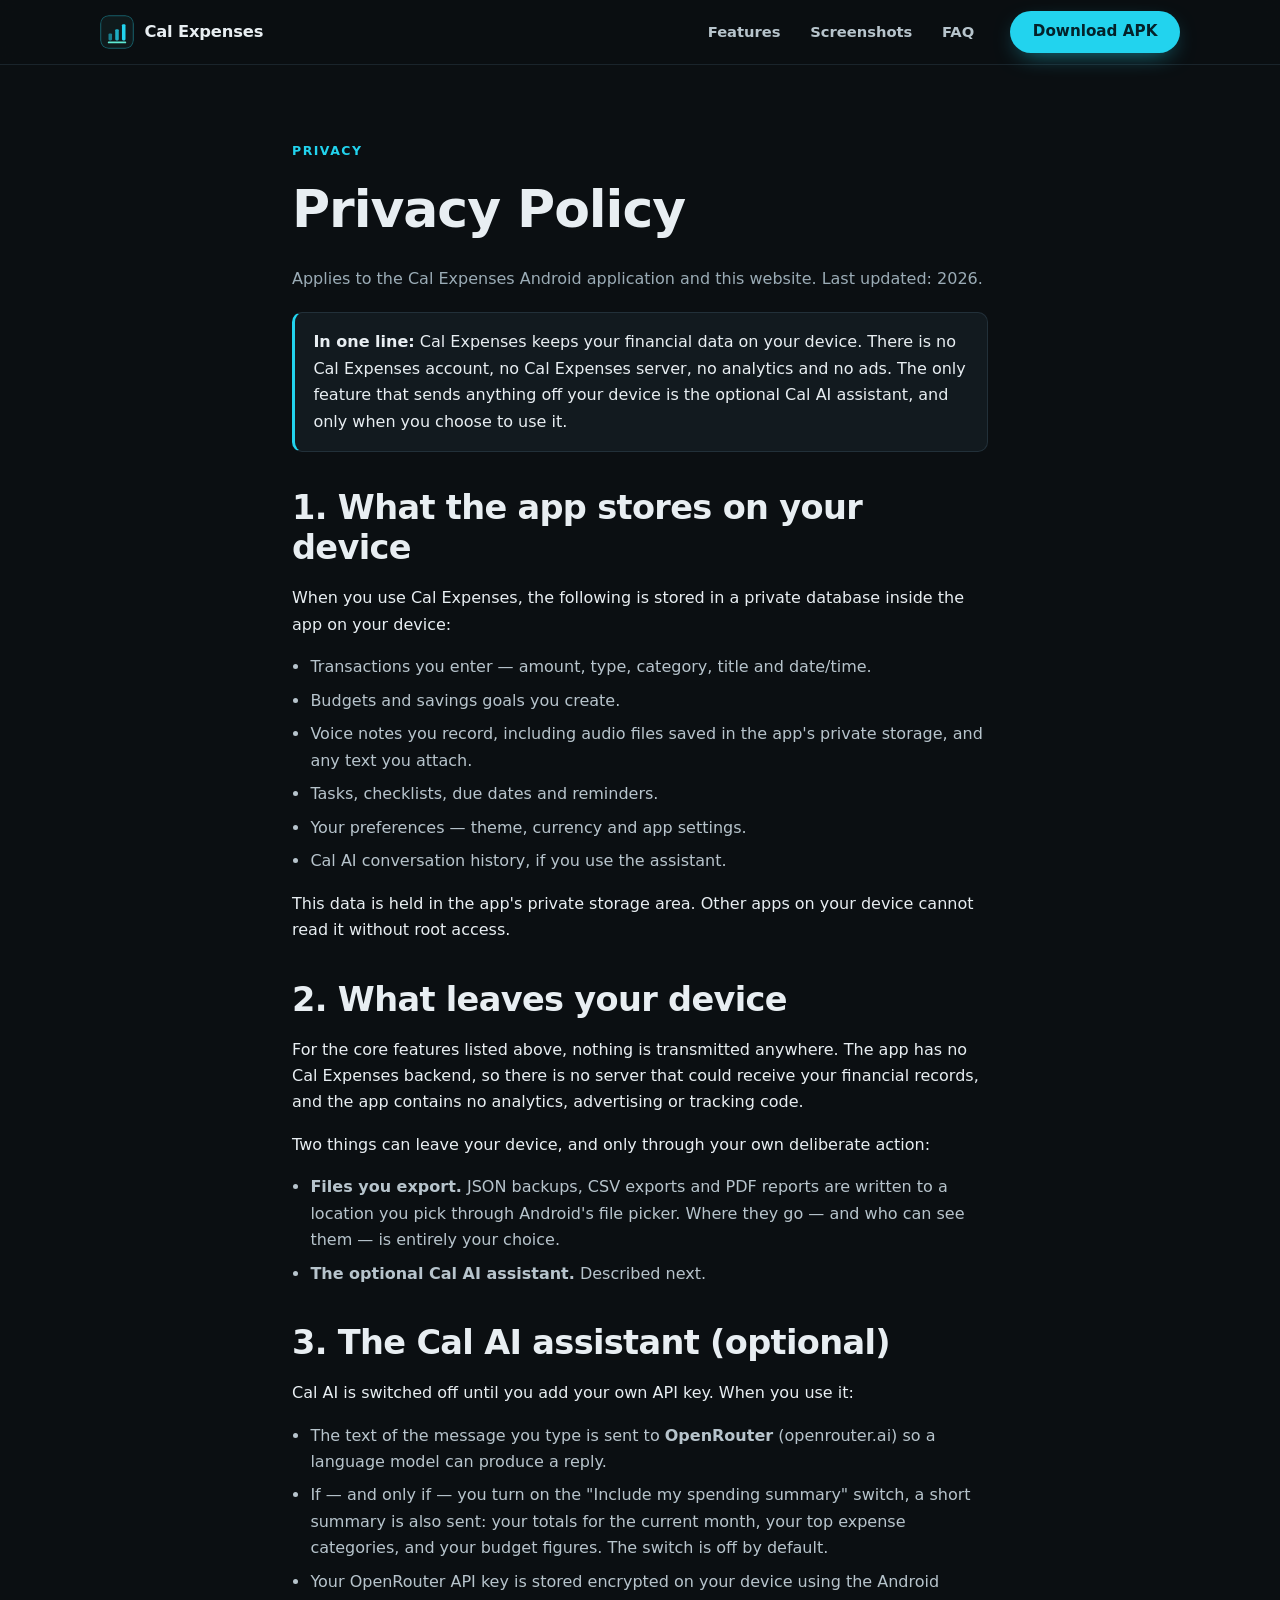
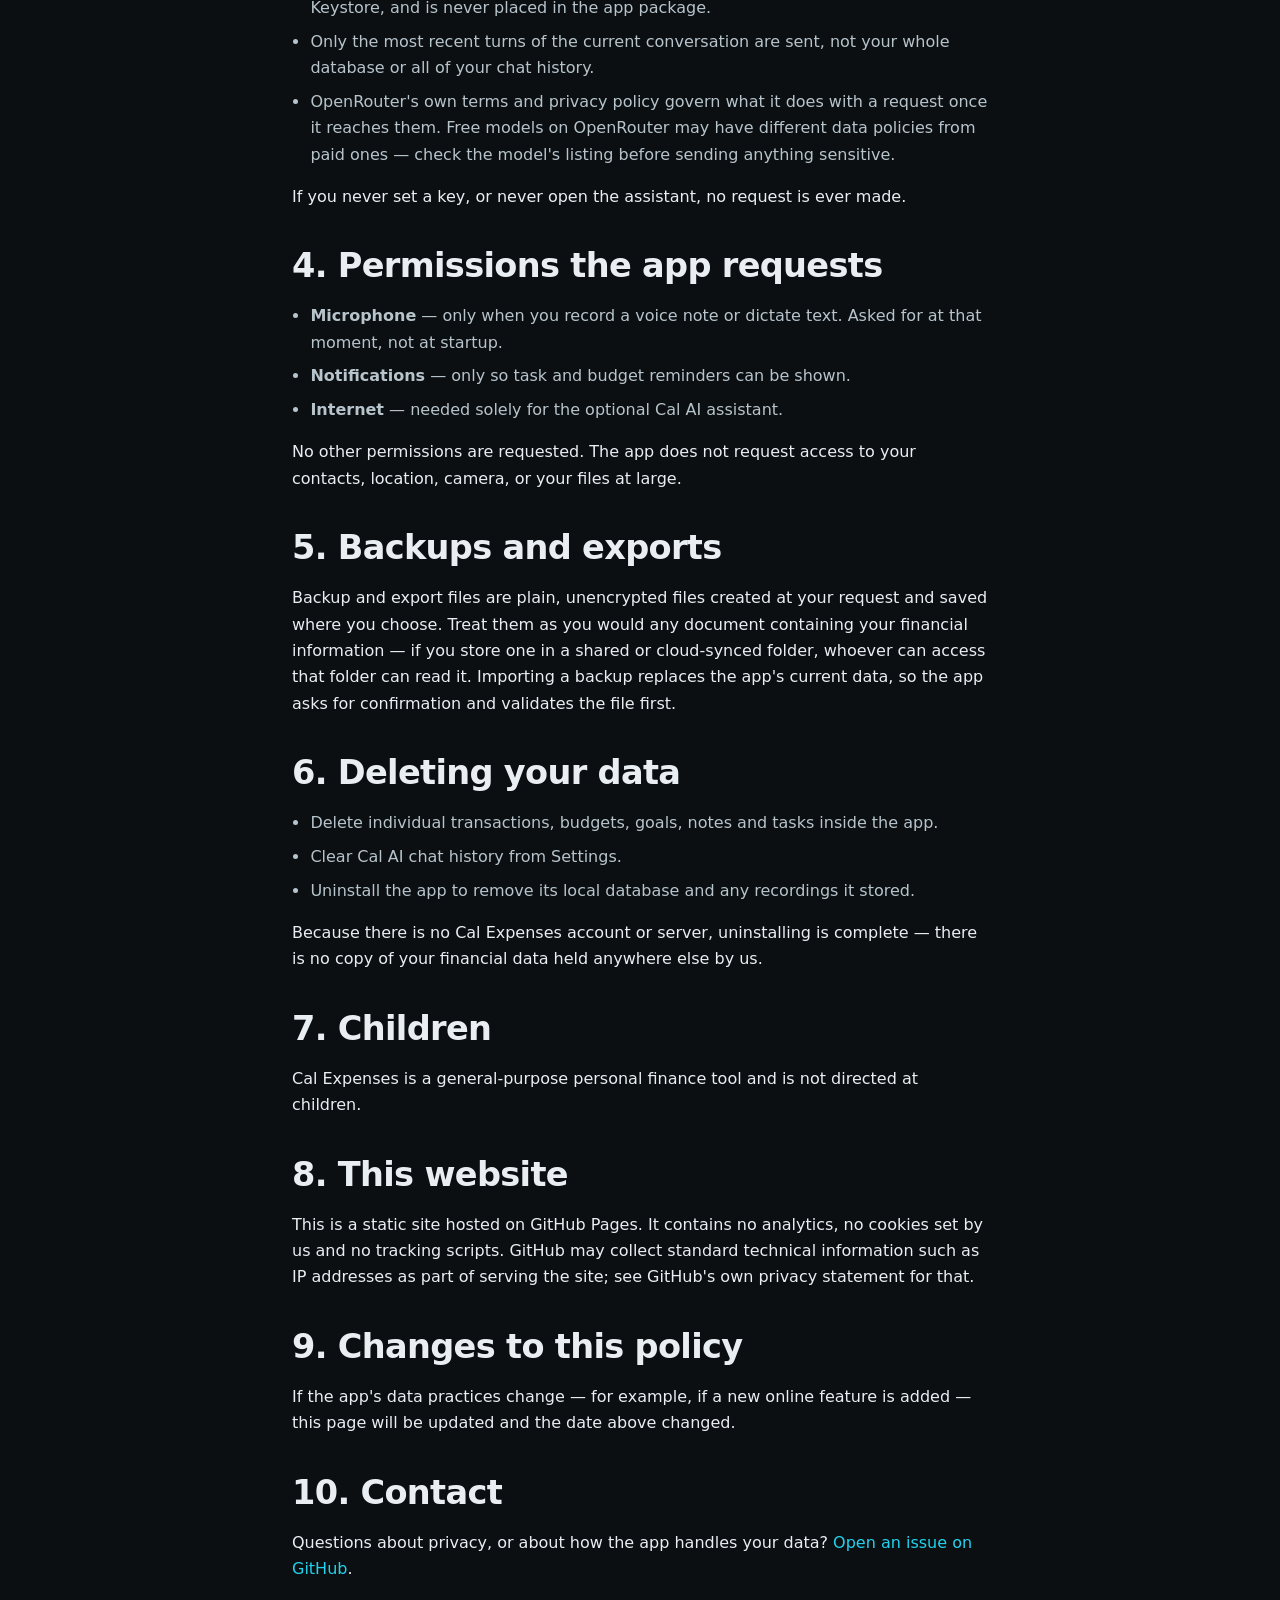
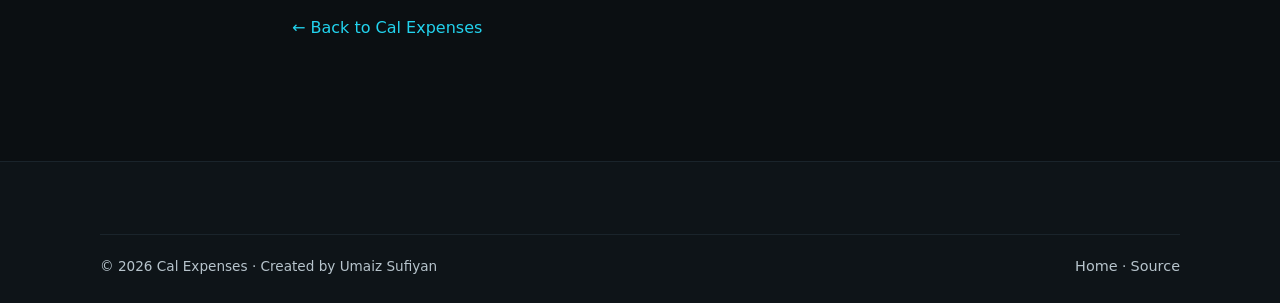
==== privacy.html @ 9eb94162 "Cal Expenses promotional website Static HTML/CSS/JS site for GitHub Pages: hero, features, screensho" ====
<!DOCTYPE html>
<html lang="en">
<head>
<meta charset="utf-8">
<meta name="viewport" content="width=device-width, initial-scale=1">

<title>Privacy Policy — Cal Expenses</title>
<meta name="description" content="How the Cal Expenses Android app stores and handles your data: local-first, with the optional Cal AI assistant as the only feature that sends anything off your device.">
<meta name="theme-color" content="#0B0F12">
<meta name="color-scheme" content="dark light">
<meta name="robots" content="index, follow">
<meta name="author" content="Umaiz Sufiyan">

<link rel="canonical" href="https://sufiyan-sabeel.github.io/Cal-Expenses-Website/privacy.html">
<link rel="icon" type="image/svg+xml" href="./assets/img/favicon.svg">
<link rel="stylesheet" href="./assets/css/styles.css">
</head>
<body>

<a class="skip-link" href="#main">Skip to content</a>

<header class="nav">
  <div class="wrap nav-inner">
    <a class="brand" href="./index.html" aria-label="Cal Expenses home">
      <img src="./assets/img/logo.svg" alt="" width="34" height="34">
      <span data-text="productName">Cal Expenses</span>
    </a>
    <nav class="nav-links" aria-label="Primary">
      <a href="./index.html#features">Features</a>
      <a href="./index.html#screenshots">Screenshots</a>
      <a href="./index.html#faq">FAQ</a>
    </nav>
    <a class="btn btn-primary nav-cta" data-href="apkPath" href="https://github.com/sufiyan-sabeel/Cal-Expenses-Android/releases/download/v1.3/cal-expenses-1.3-debug.apk">Download APK</a>
  </div>
</header>

<main id="main">
<section class="section">
  <div class="wrap prose">

    <p class="eyebrow">Privacy</p>
    <h1>Privacy Policy</h1>
    <p class="muted">
      Applies to the Cal Expenses Android application and this website.
      Last updated: <span data-text="copyrightYear">2026</span>.
    </p>

    <div class="callout">
      <p>
        <strong>In one line:</strong> Cal Expenses keeps your financial data on your device.
        There is no Cal Expenses account, no Cal Expenses server, no analytics and no ads.
        The only feature that sends anything off your device is the optional Cal AI
        assistant, and only when you choose to use it.
      </p>
    </div>

    <h2>1. What the app stores on your device</h2>
    <p>When you use Cal Expenses, the following is stored in a private database inside the app on your device:</p>
    <ul>
      <li>Transactions you enter — amount, type, category, title and date/time.</li>
      <li>Budgets and savings goals you create.</li>
      <li>Voice notes you record, including audio files saved in the app's private storage, and any text you attach.</li>
      <li>Tasks, checklists, due dates and reminders.</li>
      <li>Your preferences — theme, currency and app settings.</li>
      <li>Cal AI conversation history, if you use the assistant.</li>
    </ul>
    <p>
      This data is held in the app's private storage area. Other apps on your device cannot
      read it without root access.
    </p>

    <h2>2. What leaves your device</h2>
    <p>
      For the core features listed above, nothing is transmitted anywhere. The app has no
      Cal Expenses backend, so there is no server that could receive your financial records,
      and the app contains no analytics, advertising or tracking code.
    </p>
    <p>
      Two things can leave your device, and only through your own deliberate action:
    </p>
    <ul>
      <li>
        <strong>Files you export.</strong> JSON backups, CSV exports and PDF reports are written
        to a location you pick through Android's file picker. Where they go — and who can see
        them — is entirely your choice.
      </li>
      <li>
        <strong>The optional Cal AI assistant.</strong> Described next.
      </li>
    </ul>

    <h2>3. The Cal AI assistant (optional)</h2>
    <p>
      Cal AI is switched off until you add your own API key. When you use it:
    </p>
    <ul>
      <li>The text of the message you type is sent to <strong>OpenRouter</strong> (openrouter.ai) so a language model can produce a reply.</li>
      <li>If — and only if — you turn on the "Include my spending summary" switch, a short summary is also sent: your totals for the current month, your top expense categories, and your budget figures. The switch is off by default.</li>
      <li>Your OpenRouter API key is stored encrypted on your device using the Android Keystore, and is never placed in the app package.</li>
      <li>Only the most recent turns of the current conversation are sent, not your whole database or all of your chat history.</li>
      <li>OpenRouter's own terms and privacy policy govern what it does with a request once it reaches them. Free models on OpenRouter may have different data policies from paid ones — check the model's listing before sending anything sensitive.</li>
    </ul>
    <p>
      If you never set a key, or never open the assistant, no request is ever made.
    </p>

    <h2>4. Permissions the app requests</h2>
    <ul>
      <li><strong>Microphone</strong> — only when you record a voice note or dictate text. Asked for at that moment, not at startup.</li>
      <li><strong>Notifications</strong> — only so task and budget reminders can be shown.</li>
      <li><strong>Internet</strong> — needed solely for the optional Cal AI assistant.</li>
    </ul>
    <p>No other permissions are requested. The app does not request access to your contacts, location, camera, or your files at large.</p>

    <h2>5. Backups and exports</h2>
    <p>
      Backup and export files are plain, unencrypted files created at your request and saved
      where you choose. Treat them as you would any document containing your financial
      information — if you store one in a shared or cloud-synced folder, whoever can access
      that folder can read it. Importing a backup replaces the app's current data, so the app
      asks for confirmation and validates the file first.
    </p>

    <h2>6. Deleting your data</h2>
    <ul>
      <li>Delete individual transactions, budgets, goals, notes and tasks inside the app.</li>
      <li>Clear Cal AI chat history from Settings.</li>
      <li>Uninstall the app to remove its local database and any recordings it stored.</li>
    </ul>
    <p>
      Because there is no Cal Expenses account or server, uninstalling is complete — there is
      no copy of your financial data held anywhere else by us.
    </p>

    <h2>7. Children</h2>
    <p>Cal Expenses is a general-purpose personal finance tool and is not directed at children.</p>

    <h2>8. This website</h2>
    <p>
      This is a static site hosted on GitHub Pages. It contains no analytics, no cookies set
      by us and no tracking scripts. GitHub may collect standard technical information such
      as IP addresses as part of serving the site; see GitHub's own privacy statement for that.
    </p>

    <h2>9. Changes to this policy</h2>
    <p>
      If the app's data practices change — for example, if a new online feature is added —
      this page will be updated and the date above changed.
    </p>

    <h2>10. Contact</h2>
    <p>
      Questions about privacy, or about how the app handles your data?
      <a data-contact-email href="#">Open an issue on GitHub</a>.
    </p>

    <p style="margin-top:2rem;"><a href="./index.html">← Back to Cal Expenses</a></p>

  </div>
</section>
</main>

<footer class="footer">
  <div class="wrap">
    <div class="footer-bottom">
      <span>© <span data-text="copyrightYear">2026</span> <span data-text="productName">Cal Expenses</span> · Created by <span data-text="creator">Umaiz Sufiyan</span></span>
      <span><a href="./index.html">Home</a> · <a data-href="appRepoUrl" href="https://github.com/sufiyan-sabeel/Cal-Expenses-Android">Source</a></span>
    </div>
  </div>
</footer>

<script src="./assets/js/config.js"></script>
<script src="./assets/js/main.js"></script>
</body>
</html>
---- assets/css/styles.css ----
/* ============================================================================
   Cal Expenses - promotional website
   Dark fintech-inspired theme. Mobile-first. No external dependencies.
   ==========================================================================*/

:root {
  --bg:            #0B0F12;
  --bg-soft:       #0E1418;
  --surface:       #121A1F;
  --surface-2:     #172129;
  --border:        #223039;
  --border-soft:   #1A242B;

  --text:          #E8EEF2;
  --text-dim:      #B7C4CC;
  --muted:         #9BACB6;

  --accent:        #22D3EE;
  --accent-2:      #5EEAD4;
  --accent-ink:    #04222A;
  --accent-wash:   rgba(34, 211, 238, 0.15);
  --accent-line:   rgba(34, 211, 238, 0.36);

  --ok:            #34D399;
  --warn:          #FBBF24;

  --radius-sm: 10px;
  --radius:    16px;
  --radius-lg: 22px;

  --shadow-sm: 0 1px 2px rgba(0,0,0,.35);
  --shadow:    0 10px 30px -12px rgba(0,0,0,.65);

  --maxw: 1120px;
  --pad: 20px;

  --font: ui-sans-serif, system-ui, -apple-system, "Segoe UI", Roboto,
          "Helvetica Neue", Arial, "Noto Sans", sans-serif;
  --mono: ui-monospace, SFMono-Regular, "SF Mono", Menlo, Consolas, monospace;
}

*, *::before, *::after { box-sizing: border-box; }

html { -webkit-text-size-adjust: 100%; scroll-behavior: smooth; }

body {
  margin: 0;
  background: var(--bg);
  color: var(--text);
  font-family: var(--font);
  font-size: 16px;
  line-height: 1.65;
  -webkit-font-smoothing: antialiased;
  text-rendering: optimizeLegibility;
}

img, svg { max-width: 100%; display: block; }
a { color: var(--accent); text-decoration: none; }
a:hover { text-decoration: underline; }

h1, h2, h3, h4 { line-height: 1.2; margin: 0 0 .5em; letter-spacing: -0.02em; }
h1 { font-size: clamp(2rem, 6vw, 3.25rem); font-weight: 800; }
h2 { font-size: clamp(1.5rem, 4vw, 2.1rem); font-weight: 750; }
h3 { font-size: 1.0625rem; font-weight: 650; }
p  { margin: 0 0 1rem; }

:focus-visible {
  outline: 2px solid var(--accent);
  outline-offset: 3px;
  border-radius: 6px;
}

.skip-link {
  position: absolute; left: -9999px; top: 0; z-index: 100;
  background: var(--accent); color: var(--accent-ink);
  padding: 10px 16px; border-radius: 0 0 var(--radius-sm) 0; font-weight: 650;
}
.skip-link:focus { left: 0; }

.wrap { width: 100%; max-width: var(--maxw); margin-inline: auto; padding-inline: var(--pad); }

.eyebrow {
  display: inline-block;
  font-size: .78rem; font-weight: 650; letter-spacing: .12em; text-transform: uppercase;
  color: var(--accent);
}

.muted { color: var(--muted); }
.center { text-align: center; }

/* ---------------------------------------------------------------- buttons */
.btn {
  display: inline-flex; align-items: center; justify-content: center; gap: .55rem;
  padding: .8rem 1.35rem; border-radius: 999px;
  font-weight: 650; font-size: .95rem; line-height: 1;
  border: 1px solid transparent; cursor: pointer;
  text-decoration: none; white-space: nowrap;
  transition: transform .15s ease, background-color .18s ease, border-color .18s ease, box-shadow .18s ease;
}
.btn:hover { text-decoration: none; transform: translateY(-1px); }
.btn:active { transform: translateY(0); }

.btn-primary {
  background: var(--accent); color: var(--accent-ink);
  box-shadow: 0 8px 24px -10px rgba(34,211,238,.7);
}
.btn-primary:hover { background: var(--accent-2); }

.btn-ghost {
  background: transparent; color: var(--text);
  border-color: var(--border);
}
.btn-ghost:hover { border-color: var(--accent-line); background: var(--accent-wash); }

.btn-lg { padding: 1rem 1.75rem; font-size: 1rem; }
.btn svg { width: 18px; height: 18px; flex: none; }

/* ------------------------------------------------------------------- nav */
.nav {
  position: sticky; top: 0; z-index: 50;
  background: rgba(11,15,18,.82);
  backdrop-filter: saturate(140%) blur(12px);
  -webkit-backdrop-filter: saturate(140%) blur(12px);
  border-bottom: 1px solid var(--border-soft);
}
.nav-inner {
  display: flex; align-items: center; gap: 1rem;
  min-height: 64px;
}
.brand { display: flex; align-items: center; gap: .65rem; color: var(--text); font-weight: 700; letter-spacing: -.01em; }
.brand:hover { text-decoration: none; }
.brand img { width: 34px; height: 34px; border-radius: 9px; }
.brand span { font-size: 1.02rem; }

.nav-links { display: none; margin-left: auto; align-items: center; gap: .35rem; }
.nav-links a {
  color: var(--text-dim); font-size: .92rem; font-weight: 550;
  padding: .5rem .75rem; border-radius: 999px;
}
.nav-links a:hover { color: var(--text); background: var(--surface-2); text-decoration: none; }
.nav-cta { display: none; margin-left: .5rem; }

.nav-toggle {
  margin-left: auto; display: inline-flex; align-items: center; justify-content: center;
  width: 42px; height: 42px; border-radius: 12px;
  background: var(--surface); border: 1px solid var(--border); color: var(--text); cursor: pointer;
}
.nav-toggle svg { width: 20px; height: 20px; }

.mobile-menu {
  display: none; border-top: 1px solid var(--border-soft);
  padding: .5rem var(--pad) 1rem; background: var(--bg-soft);
}
.mobile-menu.open { display: block; }
.mobile-menu a {
  display: block; padding: .8rem .25rem; color: var(--text-dim);
  border-bottom: 1px solid var(--border-soft); font-weight: 550;
}
.mobile-menu a:last-child { border-bottom: 0; }
.mobile-menu .btn { width: 100%; margin-top: .75rem; }

@media (min-width: 900px) {
  .nav-links { display: flex; }
  .nav-cta { display: inline-flex; }
  .nav-toggle { display: none; }
  .mobile-menu { display: none !important; }
}

/* ------------------------------------------------------------------ hero */
.hero { position: relative; overflow: hidden; padding: clamp(2.5rem, 7vw, 5rem) 0 clamp(2rem, 6vw, 4rem); }
.hero::before {
  content: ""; position: absolute; inset: -30% 40% 40% -10%;
  background: radial-gradient(closest-side, rgba(34,211,238,.14), transparent 70%);
  pointer-events: none;
}
.hero-grid { display: grid; gap: 2.5rem; align-items: center; }
@media (min-width: 900px) { .hero-grid { grid-template-columns: 1.05fr .95fr; gap: 3rem; } }

.hero h1 { margin-bottom: .6rem; }
.hero h1 .hl { color: var(--accent); }
.hero-lede { font-size: clamp(1rem, 2.4vw, 1.12rem); color: var(--text-dim); max-width: 34rem; }
.hero-actions { display: flex; flex-wrap: wrap; align-items: center; gap: .85rem; margin-top: 1.75rem; }

.hero-meta {
  display: flex; flex-wrap: wrap; gap: .6rem 1.35rem;
  margin-top: 1.6rem; padding: 0; list-style: none;
  font-size: .9rem; color: var(--text-dim);
}
.hero-meta li { display: flex; align-items: center; gap: .45rem; }
.hero-meta svg { width: 15px; height: 15px; color: var(--accent); flex: none; }

/* ---------------------------------------------------------------- device */
.device {
  position: relative; margin-inline: auto; width: min(290px, 82vw);
  background: linear-gradient(180deg, #1A242B, #101820);
  border: 1px solid var(--border);
  border-radius: 34px; padding: 10px;
  box-shadow: var(--shadow);
}
.device::after {
  content: ""; position: absolute; top: 16px; left: 50%; transform: translateX(-50%);
  width: 76px; height: 6px; border-radius: 999px; background: #0A0E11;
  border: 1px solid var(--border-soft);
}
.device-screen {
  aspect-ratio: 9 / 19.5;
  border-radius: 26px; overflow: hidden;
  background: var(--bg-soft);
  border: 1px solid var(--border-soft);
  display: grid; place-items: center;
  padding: 1.25rem; text-align: center;
}
.device-screen img { width: 100%; height: 100%; object-fit: cover; }

.screen-placeholder { color: var(--muted); font-size: .82rem; line-height: 1.5; }
.screen-placeholder svg { width: 30px; height: 30px; margin: 0 auto .6rem; color: var(--accent); opacity: .85; }
.screen-placeholder strong { display: block; color: var(--text-dim); font-size: .86rem; margin-bottom: .3rem; }
.screen-placeholder code { font-family: var(--mono); font-size: .72rem; color: var(--accent); }

/* Branded panel shown in the hero until real screenshots are supplied. */
.brand-panel { display: grid; place-items: center; gap: .6rem; text-align: center; }
.brand-panel img { width: 58px; height: 58px; border-radius: 15px; }
.brand-panel .bp-name { font-weight: 750; font-size: 1.05rem; letter-spacing: -.01em; }
.brand-panel .bp-sub { font-size: .74rem; letter-spacing: .16em; text-transform: uppercase; color: var(--muted); }
.brand-panel .bp-bars { display: flex; align-items: flex-end; gap: 5px; height: 44px; margin-top: .5rem; }
.brand-panel .bp-bars i { display: block; width: 9px; border-radius: 3px; background: var(--accent); }
.brand-panel .bp-bars i:nth-child(1) { height: 40%; opacity: .5; }
.brand-panel .bp-bars i:nth-child(2) { height: 65%; opacity: .75; }
.brand-panel .bp-bars i:nth-child(3) { height: 100%; }
.brand-panel .bp-bars i:nth-child(4) { height: 78%; background: var(--accent-2); }

/* -------------------------------------------------------------- sections */
.section { padding: clamp(2.75rem, 7vw, 4.5rem) 0; }
.section-head { max-width: 44rem; margin-bottom: 1.9rem; }
.section-head.center { margin-inline: auto; }
.section-head p { color: var(--text-dim); margin-bottom: 0; }

.divider { height: 1px; background: var(--border-soft); border: 0; margin: 0; }

/* -------------------------------------------------------------- features */
.grid { display: grid; gap: 1rem; align-items: stretch; }
@media (min-width: 620px) { .grid-2 { grid-template-columns: repeat(2, 1fr); } }
@media (min-width: 900px) { .grid-3 { grid-template-columns: repeat(3, 1fr); } }

.card {
  background: var(--surface);
  border: 1px solid var(--border-soft);
  border-radius: var(--radius);
  padding: 1.6rem;
  height: 100%;
  display: flex;
  flex-direction: column;
  transition: border-color .18s ease, transform .18s ease, background-color .18s ease;
}
.card:hover { border-color: var(--border); transform: translateY(-2px); }
.card p { color: var(--muted); font-size: .92rem; margin: 0; }
.card h3 { margin-bottom: .4rem; }

.card-icon {
  width: 44px; height: 44px; border-radius: 12px;
  display: grid; place-items: center; margin-bottom: 1rem; flex: none;
  background: var(--accent-wash); border: 1px solid var(--accent-line);
  color: var(--accent-2);
}
.card-icon svg { width: 22px; height: 22px; }

.tag {
  display: inline-block; margin-left: .5rem; vertical-align: middle;
  font-size: .66rem; font-weight: 700; letter-spacing: .08em; text-transform: uppercase;
  padding: .2rem .55rem; border-radius: 999px;
  background: var(--surface-2); color: var(--text-dim); border: 1px solid var(--border);
}
.tag-accent { background: var(--accent-wash); color: var(--accent); border-color: var(--accent-line); }

/* --------------------------------------------------------------- gallery */
.gallery { display: grid; gap: 1rem; }
@media (min-width: 620px) { .gallery { grid-template-columns: repeat(2, 1fr); } }
@media (min-width: 960px) { .gallery { grid-template-columns: repeat(3, 1fr); } }

.shot {
  background: var(--surface); border: 1px solid var(--border-soft);
  border-radius: var(--radius); overflow: hidden;
}
.shot img { width: 100%; aspect-ratio: 9/19.5; object-fit: cover; }
.shot figcaption { padding: .8rem 1rem; font-size: .85rem; color: var(--muted); }
.shot figcaption strong { color: var(--text-dim); font-weight: 600; }

.shot-empty {
  border: 1px dashed var(--border);
  background: var(--bg-soft);
  border-radius: var(--radius);
  min-height: 240px;
  display: grid; place-items: center; text-align: center;
  padding: 1.75rem;
}

/* -------------------------------------------------------------- download */
.download-panel {
  position: relative;
  background: linear-gradient(180deg, var(--surface-2), var(--surface));
  border: 1px solid var(--accent-line);
  border-radius: var(--radius-lg);
  padding: clamp(1.6rem, 4vw, 2.75rem);
  box-shadow: var(--shadow);
  overflow: hidden;
}
.download-panel::before {
  content: ""; position: absolute; inset: -40% -20% auto auto; width: 420px; height: 420px;
  background: radial-gradient(closest-side, rgba(34,211,238,.16), transparent 70%);
  pointer-events: none;
}
.download-grid { display: grid; gap: 2rem; align-items: center; position: relative; }
@media (min-width: 900px) { .download-grid { grid-template-columns: 1.15fr .85fr; } }

.spec {
  list-style: none; margin: 1.25rem 0 0; padding: 0;
  display: grid; gap: .6rem; font-size: .9rem;
}
.spec li { display: flex; gap: .6rem; align-items: baseline; color: var(--text-dim); }
.spec .k { color: var(--muted); min-width: 8.5rem; }
.spec .v { color: var(--text); font-weight: 600; }

.note {
  margin-top: 1.25rem; padding: .9rem 1rem;
  border-radius: var(--radius-sm);
  background: var(--bg-soft); border: 1px solid var(--border-soft);
  font-size: .85rem; color: var(--muted);
}
.note strong { color: var(--text-dim); }

/* ----------------------------------------------------------------- steps */
.steps { counter-reset: step; display: grid; gap: 1rem; }
@media (min-width: 780px) { .steps { grid-template-columns: repeat(3, 1fr); } }
.step {
  position: relative; background: var(--surface);
  border: 1px solid var(--border-soft); border-radius: var(--radius); padding: 1.4rem;
}
.step::before {
  counter-increment: step; content: counter(step);
  display: grid; place-items: center;
  width: 30px; height: 30px; margin-bottom: .85rem;
  border-radius: 999px; background: var(--accent-wash); border: 1px solid var(--accent-line);
  color: var(--accent); font-weight: 700; font-size: .85rem;
}
.step p { margin: 0; color: var(--muted); font-size: .92rem; }

/* ------------------------------------------------------------------- faq */
.faq { display: grid; gap: .8rem; }
.faq details {
  background: var(--surface); border: 1px solid var(--border-soft);
  border-radius: var(--radius-sm); padding: .1rem 1.1rem;
}
.faq details[open] { border-color: var(--border); }
.faq summary {
  cursor: pointer; list-style: none; padding: .95rem 0;
  font-weight: 600; color: var(--text);
  display: flex; align-items: center; justify-content: space-between; gap: 1rem;
}
.faq summary::-webkit-details-marker { display: none; }
.faq summary::after {
  content: "+"; color: var(--accent); font-size: 1.25rem; line-height: 1; flex: none;
}
.faq details[open] summary::after { content: "\2013"; }
.faq details p { color: var(--muted); font-size: .92rem; margin: 0 0 1rem; }

/* --------------------------------------------------------------- privacy */
.prose { max-width: 46rem; }
.prose h2 { margin-top: 2.25rem; }
.prose h3 { margin-top: 1.5rem; color: var(--text-dim); }
.prose ul { color: var(--text-dim); padding-left: 1.15rem; }
.prose li { margin-bottom: .45rem; }
.prose code { font-family: var(--mono); font-size: .85em; color: var(--accent); }

.callout {
  background: var(--surface); border: 1px solid var(--border);
  border-left: 3px solid var(--accent);
  border-radius: var(--radius-sm); padding: 1rem 1.15rem; margin: 1.25rem 0;
}
.callout p:last-child { margin-bottom: 0; }

/* ---------------------------------------------------------------- footer */
.footer {
  border-top: 1px solid var(--border-soft);
  background: var(--bg-soft);
  padding: 2.5rem 0 1.5rem; margin-top: 2rem;
}
.footer-grid { display: grid; gap: 1.75rem; }
@media (min-width: 780px) { .footer-grid { grid-template-columns: 1.4fr 1fr 1fr; } }
.footer h4 { font-size: .78rem; letter-spacing: .1em; text-transform: uppercase; color: var(--muted); margin-bottom: .75rem; }
.footer ul { list-style: none; margin: 0; padding: 0; display: grid; gap: .5rem; }
.footer a { color: var(--text-dim); font-size: .9rem; }
.footer a:hover { color: var(--accent); }
.footer-bottom {
  margin-top: 2rem; padding-top: 1.25rem; border-top: 1px solid var(--border-soft);
  display: flex; flex-wrap: wrap; gap: .5rem 1rem; justify-content: space-between;
  font-size: .85rem; color: var(--text-dim);
}

/* ------------------------------------------------------- reduced motion */
@media (prefers-reduced-motion: reduce) {
  html { scroll-behavior: auto; }
  *, *::before, *::after {
    animation-duration: .001ms !important;
    animation-iteration-count: 1 !important;
    transition-duration: .001ms !important;
  }
  .btn:hover, .card:hover { transform: none; }
}

/* ------------------------------------------------------------- utilities */
.mt-0 { margin-top: 0; }
.mb-0 { margin-bottom: 0; }
.nowrap { white-space: nowrap; }
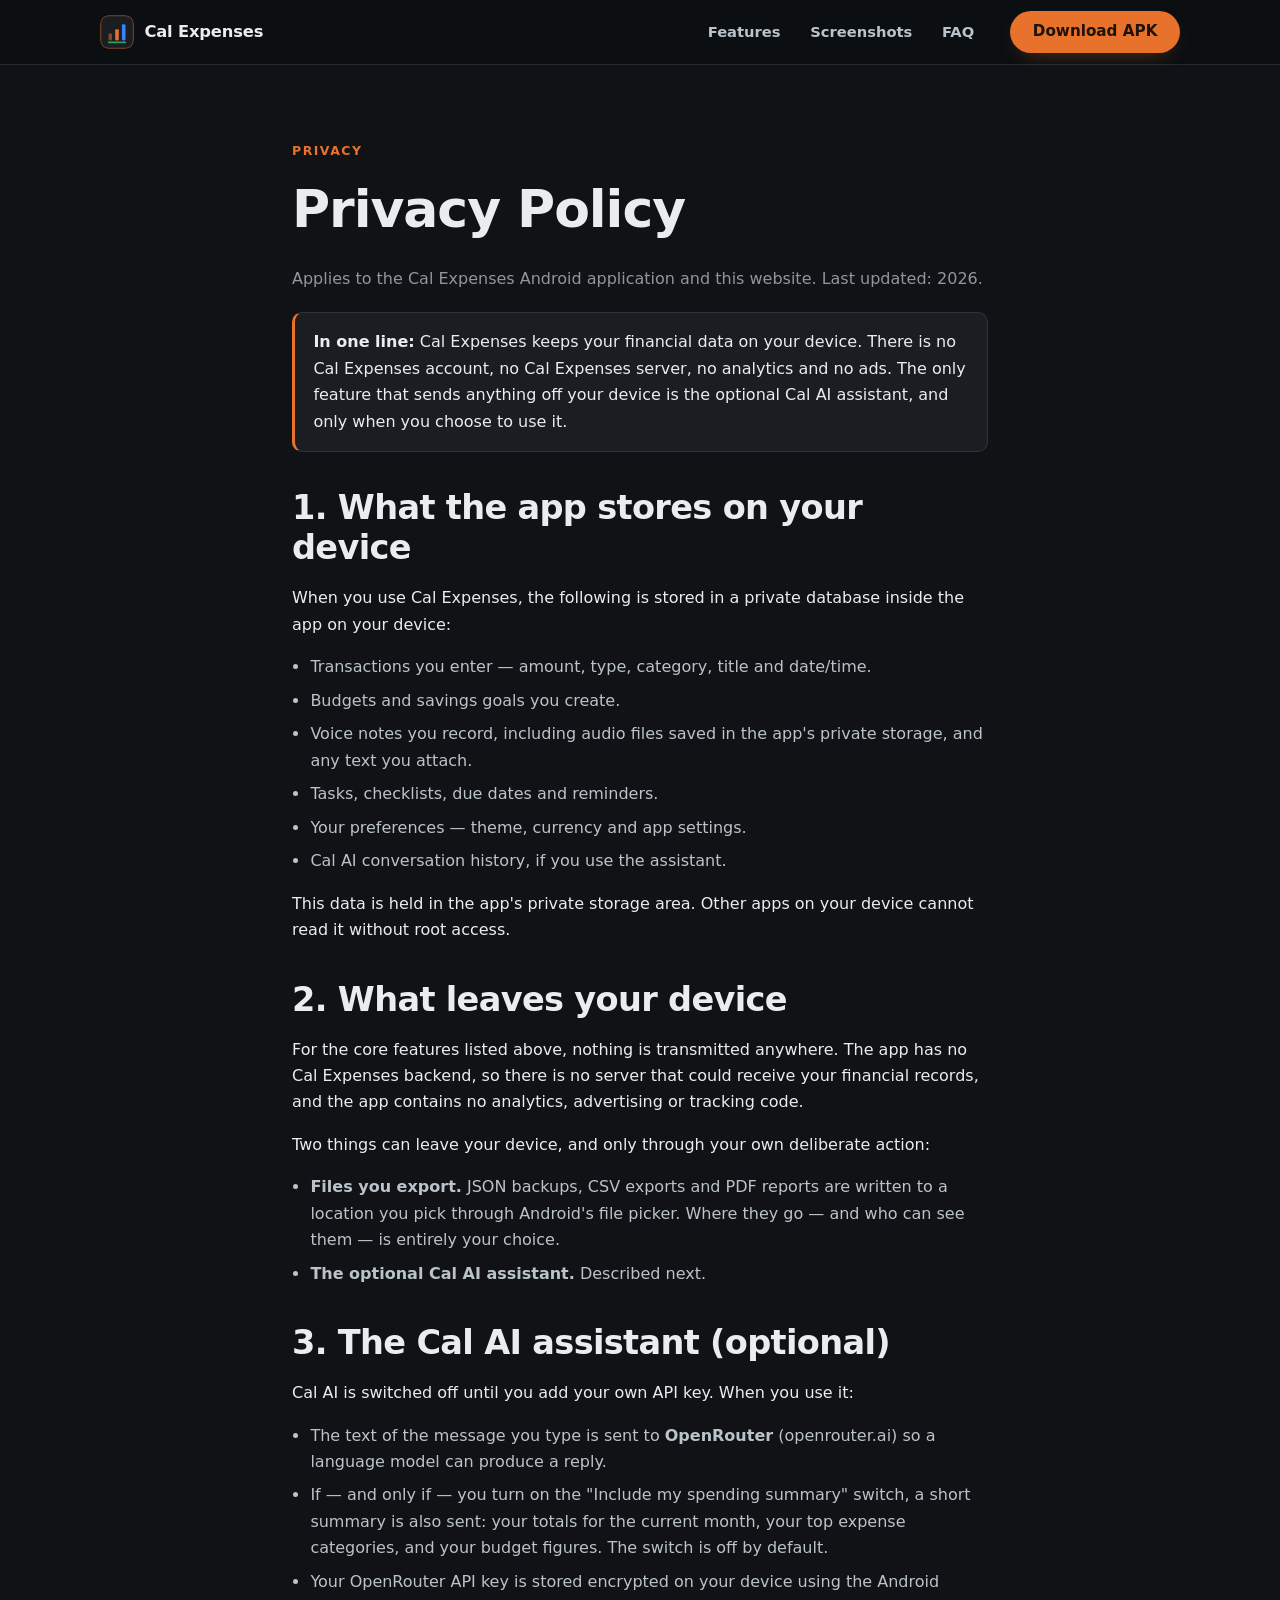
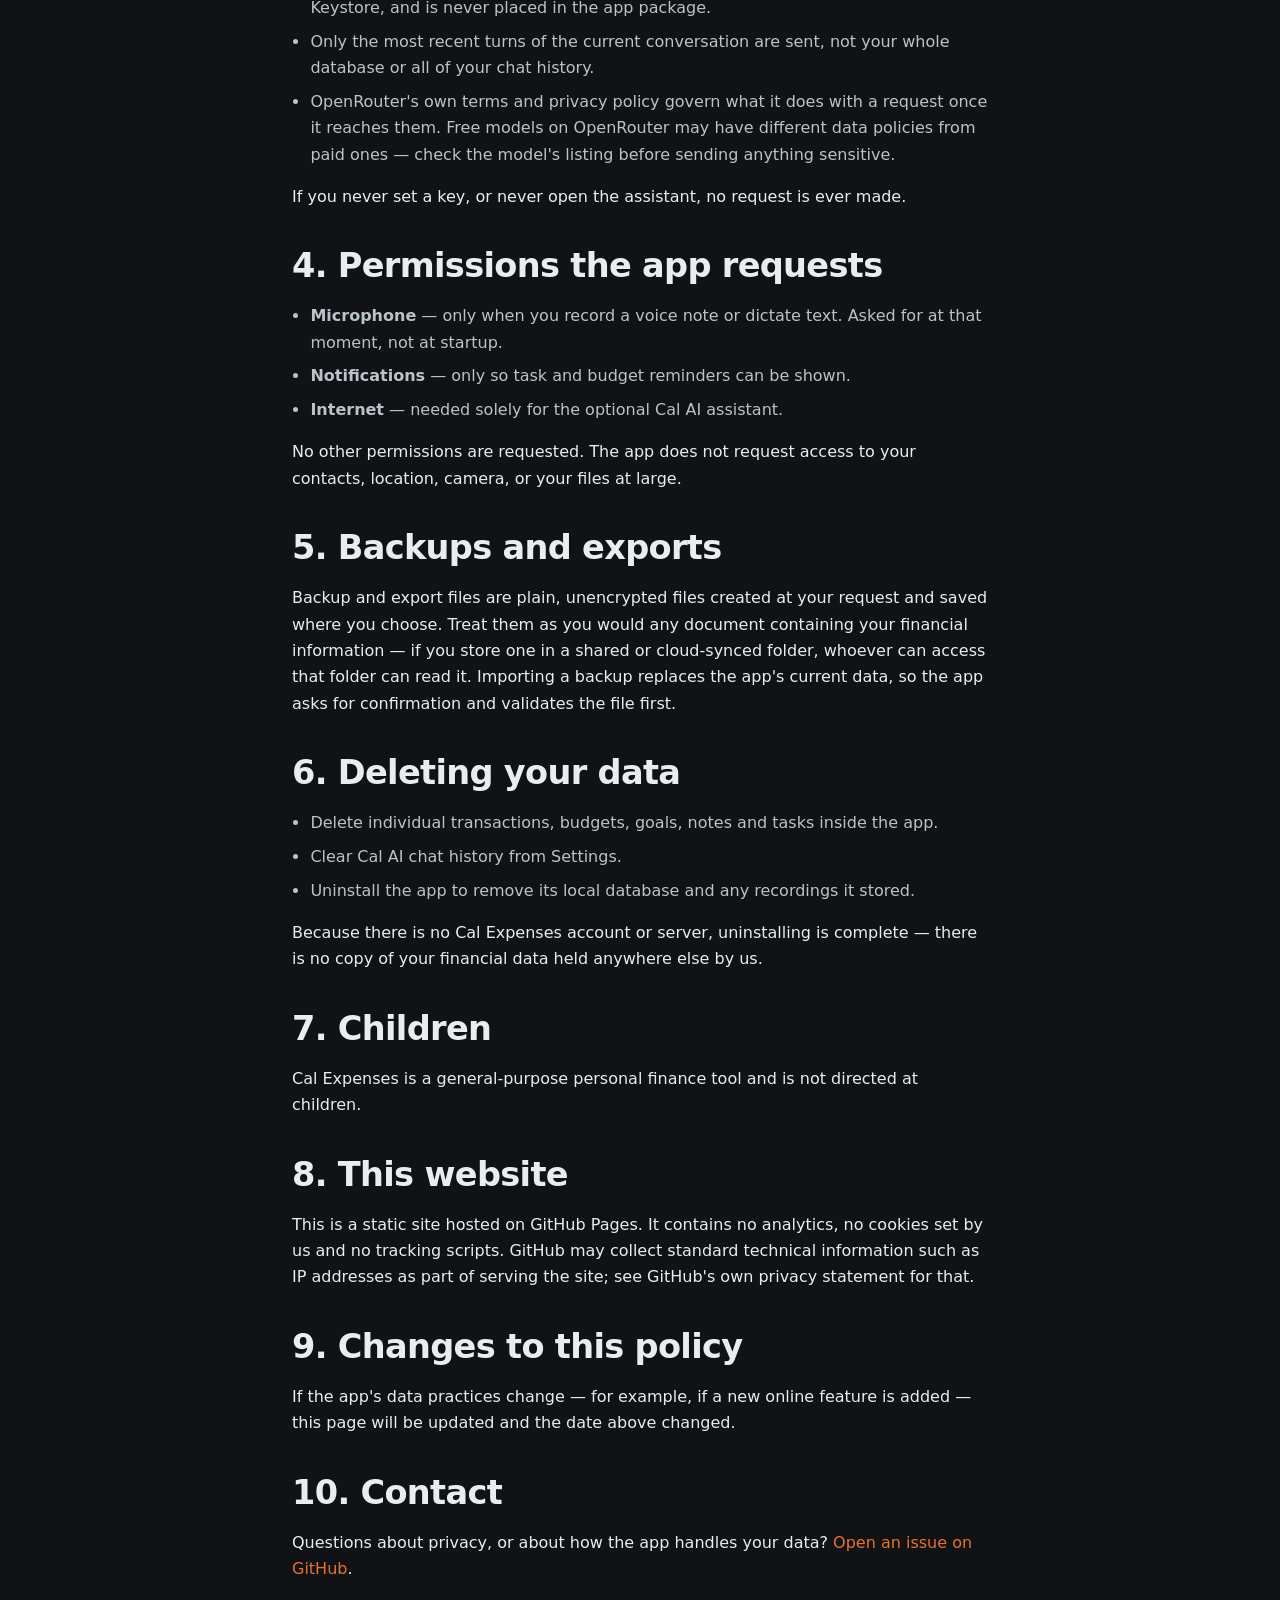
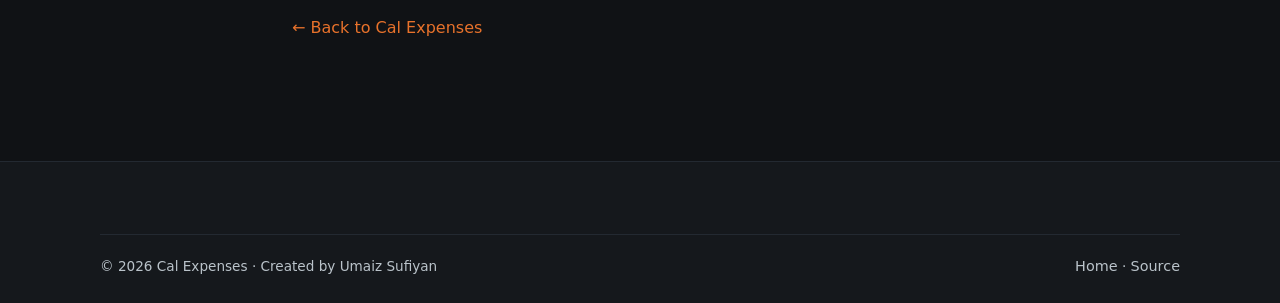
==== commit 01debefc: "Add real app screenshots and a professional orange/graphite palette - Gallery now shows five real ca" ====
--- a/privacy.html
+++ b/privacy.html
@@ -6,7 +6,7 @@
 
 <title>Privacy Policy — Cal Expenses</title>
 <meta name="description" content="How the Cal Expenses Android app stores and handles your data: local-first, with the optional Cal AI assistant as the only feature that sends anything off your device.">
-<meta name="theme-color" content="#0B0F12">
+<meta name="theme-color" content="#101215">
 <meta name="color-scheme" content="dark light">
 <meta name="robots" content="index, follow">
 <meta name="author" content="Umaiz Sufiyan">
--- a/assets/css/styles.css
+++ b/assets/css/styles.css
@@ -4,25 +4,31 @@
    ==========================================================================*/
 
 :root {
-  --bg:            #0B0F12;
-  --bg-soft:       #0E1418;
-  --surface:       #121A1F;
-  --surface-2:     #172129;
-  --border:        #223039;
-  --border-soft:   #1A242B;
-
-  --text:          #E8EEF2;
-  --text-dim:      #B7C4CC;
-  --muted:         #9BACB6;
-
-  --accent:        #22D3EE;
-  --accent-2:      #5EEAD4;
-  --accent-ink:    #04222A;
-  --accent-wash:   rgba(34, 211, 238, 0.15);
-  --accent-line:   rgba(34, 211, 238, 0.36);
-
-  --ok:            #34D399;
-  --warn:          #FBBF24;
+  /* Graphite base */
+  --bg:            #101215;
+  --bg-soft:       #15181C;
+  --surface:       #1A1E23;
+  --surface-2:     #22272D;
+  --border:        #2C333A;
+  --border-soft:   #232931;
+
+  --text:          #E9EDF0;
+  --text-dim:      #BAC3CA;
+  --muted:         #8E979F;
+
+  /* Professional palette: orange primary, blue and green supporting.
+     Deliberately not neon. */
+  --accent:        #E8722B;   /* orange - primary */
+  --accent-2:      #3B82F6;   /* blue   - secondary */
+  --green:         #2E9E63;   /* green  - tertiary */
+  --accent-ink:    #1F1206;   /* text on orange */
+  --accent-wash:   rgba(232, 114, 43, 0.14);
+  --accent-line:   rgba(232, 114, 43, 0.38);
+  --blue-wash:     rgba(59, 130, 246, 0.14);
+  --blue-line:     rgba(59, 130, 246, 0.36);
+
+  --ok:            #2E9E63;
+  --warn:          #E8722B;
 
   --radius-sm: 10px;
   --radius:    16px;
@@ -102,9 +108,9 @@
 
 .btn-primary {
   background: var(--accent); color: var(--accent-ink);
-  box-shadow: 0 8px 24px -10px rgba(34,211,238,.7);
-}
-.btn-primary:hover { background: var(--accent-2); }
+  box-shadow: 0 8px 22px -12px rgba(232,114,43,.55);
+}
+.btn-primary:hover { background: #F0813F; }
 
 .btn-ghost {
   background: transparent; color: var(--text);
@@ -170,7 +176,7 @@
 .hero { position: relative; overflow: hidden; padding: clamp(2.5rem, 7vw, 5rem) 0 clamp(2rem, 6vw, 4rem); }
 .hero::before {
   content: ""; position: absolute; inset: -30% 40% 40% -10%;
-  background: radial-gradient(closest-side, rgba(34,211,238,.14), transparent 70%);
+  background: radial-gradient(closest-side, rgba(232,114,43,.13), transparent 70%);
   pointer-events: none;
 }
 .hero-grid { display: grid; gap: 2.5rem; align-items: center; }
@@ -187,7 +193,7 @@
   font-size: .9rem; color: var(--text-dim);
 }
 .hero-meta li { display: flex; align-items: center; gap: .45rem; }
-.hero-meta svg { width: 15px; height: 15px; color: var(--accent); flex: none; }
+.hero-meta svg { width: 16px; height: 16px; color: var(--green); flex: none; }
 
 /* ---------------------------------------------------------------- device */
 .device {
@@ -213,9 +219,9 @@
 .device-screen img { width: 100%; height: 100%; object-fit: cover; }
 
 .screen-placeholder { color: var(--muted); font-size: .82rem; line-height: 1.5; }
-.screen-placeholder svg { width: 30px; height: 30px; margin: 0 auto .6rem; color: var(--accent); opacity: .85; }
+.screen-placeholder svg { width: 30px; height: 30px; margin: 0 auto .6rem; color: var(--accent-2); opacity: .85; }
 .screen-placeholder strong { display: block; color: var(--text-dim); font-size: .86rem; margin-bottom: .3rem; }
-.screen-placeholder code { font-family: var(--mono); font-size: .72rem; color: var(--accent); }
+.screen-placeholder code { font-family: var(--mono); font-size: .72rem; color: var(--accent-2); }
 
 /* Branded panel shown in the hero until real screenshots are supplied. */
 .brand-panel { display: grid; place-items: center; gap: .6rem; text-align: center; }
@@ -224,8 +230,8 @@
 .brand-panel .bp-sub { font-size: .74rem; letter-spacing: .16em; text-transform: uppercase; color: var(--muted); }
 .brand-panel .bp-bars { display: flex; align-items: flex-end; gap: 5px; height: 44px; margin-top: .5rem; }
 .brand-panel .bp-bars i { display: block; width: 9px; border-radius: 3px; background: var(--accent); }
-.brand-panel .bp-bars i:nth-child(1) { height: 40%; opacity: .5; }
-.brand-panel .bp-bars i:nth-child(2) { height: 65%; opacity: .75; }
+.brand-panel .bp-bars i:nth-child(1) { height: 40%; opacity: .45; }
+.brand-panel .bp-bars i:nth-child(2) { height: 65%; opacity: .7; }
 .brand-panel .bp-bars i:nth-child(3) { height: 100%; }
 .brand-panel .bp-bars i:nth-child(4) { height: 78%; background: var(--accent-2); }
 
@@ -259,7 +265,7 @@
 .card-icon {
   width: 44px; height: 44px; border-radius: 12px;
   display: grid; place-items: center; margin-bottom: 1rem; flex: none;
-  background: var(--accent-wash); border: 1px solid var(--accent-line);
+  background: var(--blue-wash); border: 1px solid var(--blue-line);
   color: var(--accent-2);
 }
 .card-icon svg { width: 22px; height: 22px; }
@@ -273,9 +279,11 @@
 .tag-accent { background: var(--accent-wash); color: var(--accent); border-color: var(--accent-line); }
 
 /* --------------------------------------------------------------- gallery */
+/* Five screens: 1 / 2 / 3 / 5 columns so the row is never left lopsided. */
 .gallery { display: grid; gap: 1rem; }
-@media (min-width: 620px) { .gallery { grid-template-columns: repeat(2, 1fr); } }
-@media (min-width: 960px) { .gallery { grid-template-columns: repeat(3, 1fr); } }
+@media (min-width: 560px)  { .gallery { grid-template-columns: repeat(2, 1fr); } }
+@media (min-width: 820px)  { .gallery { grid-template-columns: repeat(3, 1fr); } }
+@media (min-width: 1080px) { .gallery { grid-template-columns: repeat(5, 1fr); gap: .85rem; } }
 
 .shot {
   background: var(--surface); border: 1px solid var(--border-soft);
@@ -306,7 +314,7 @@
 }
 .download-panel::before {
   content: ""; position: absolute; inset: -40% -20% auto auto; width: 420px; height: 420px;
-  background: radial-gradient(closest-side, rgba(34,211,238,.16), transparent 70%);
+  background: radial-gradient(closest-side, rgba(232,114,43,.15), transparent 70%);
   pointer-events: none;
 }
 .download-grid { display: grid; gap: 2rem; align-items: center; position: relative; }
@@ -321,10 +329,10 @@
 .spec .v { color: var(--text); font-weight: 600; }
 
 .note {
-  margin-top: 1.25rem; padding: .9rem 1rem;
+  margin-top: 1.25rem; padding: .95rem 1.1rem;
   border-radius: var(--radius-sm);
   background: var(--bg-soft); border: 1px solid var(--border-soft);
-  font-size: .85rem; color: var(--muted);
+  font-size: .85rem; line-height: 1.65; color: var(--muted);
 }
 .note strong { color: var(--text-dim); }
 
@@ -342,6 +350,11 @@
   border-radius: 999px; background: var(--accent-wash); border: 1px solid var(--accent-line);
   color: var(--accent); font-weight: 700; font-size: .85rem;
 }
+
+/* Screenshot gallery: real app captures in clean device frames */
+.shot img { background: var(--bg-soft); display: block; }
+.shot figcaption { display: flex; align-items: baseline; gap: .5rem; }
+.shot figcaption strong { color: var(--text); }
 .step p { margin: 0; color: var(--muted); font-size: .92rem; }
 
 /* ------------------------------------------------------------------- faq */
@@ -358,7 +371,7 @@
 }
 .faq summary::-webkit-details-marker { display: none; }
 .faq summary::after {
-  content: "+"; color: var(--accent); font-size: 1.25rem; line-height: 1; flex: none;
+  content: "+"; color: var(--green); font-size: 1.25rem; line-height: 1; flex: none;
 }
 .faq details[open] summary::after { content: "\2013"; }
 .faq details p { color: var(--muted); font-size: .92rem; margin: 0 0 1rem; }
@@ -369,7 +382,7 @@
 .prose h3 { margin-top: 1.5rem; color: var(--text-dim); }
 .prose ul { color: var(--text-dim); padding-left: 1.15rem; }
 .prose li { margin-bottom: .45rem; }
-.prose code { font-family: var(--mono); font-size: .85em; color: var(--accent); }
+.prose code { font-family: var(--mono); font-size: .85em; color: var(--accent-2); }
 
 .callout {
   background: var(--surface); border: 1px solid var(--border);
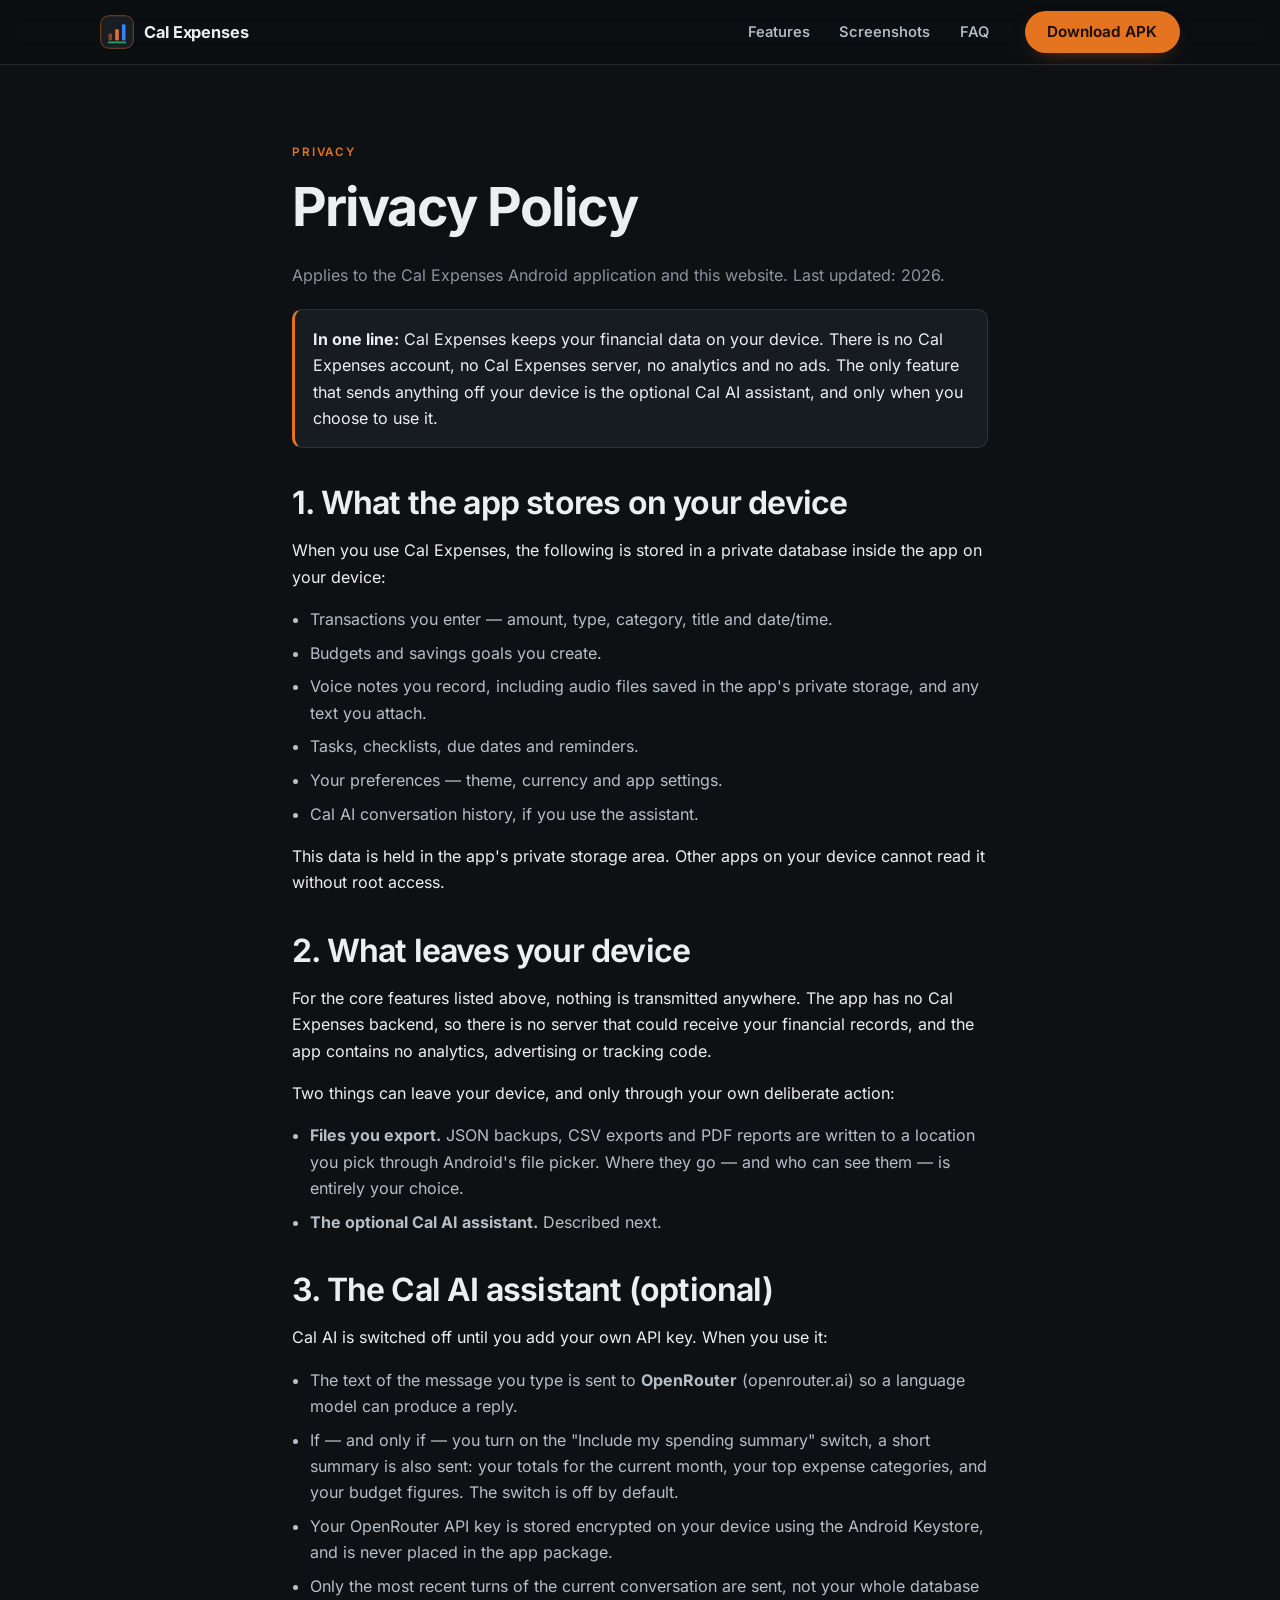
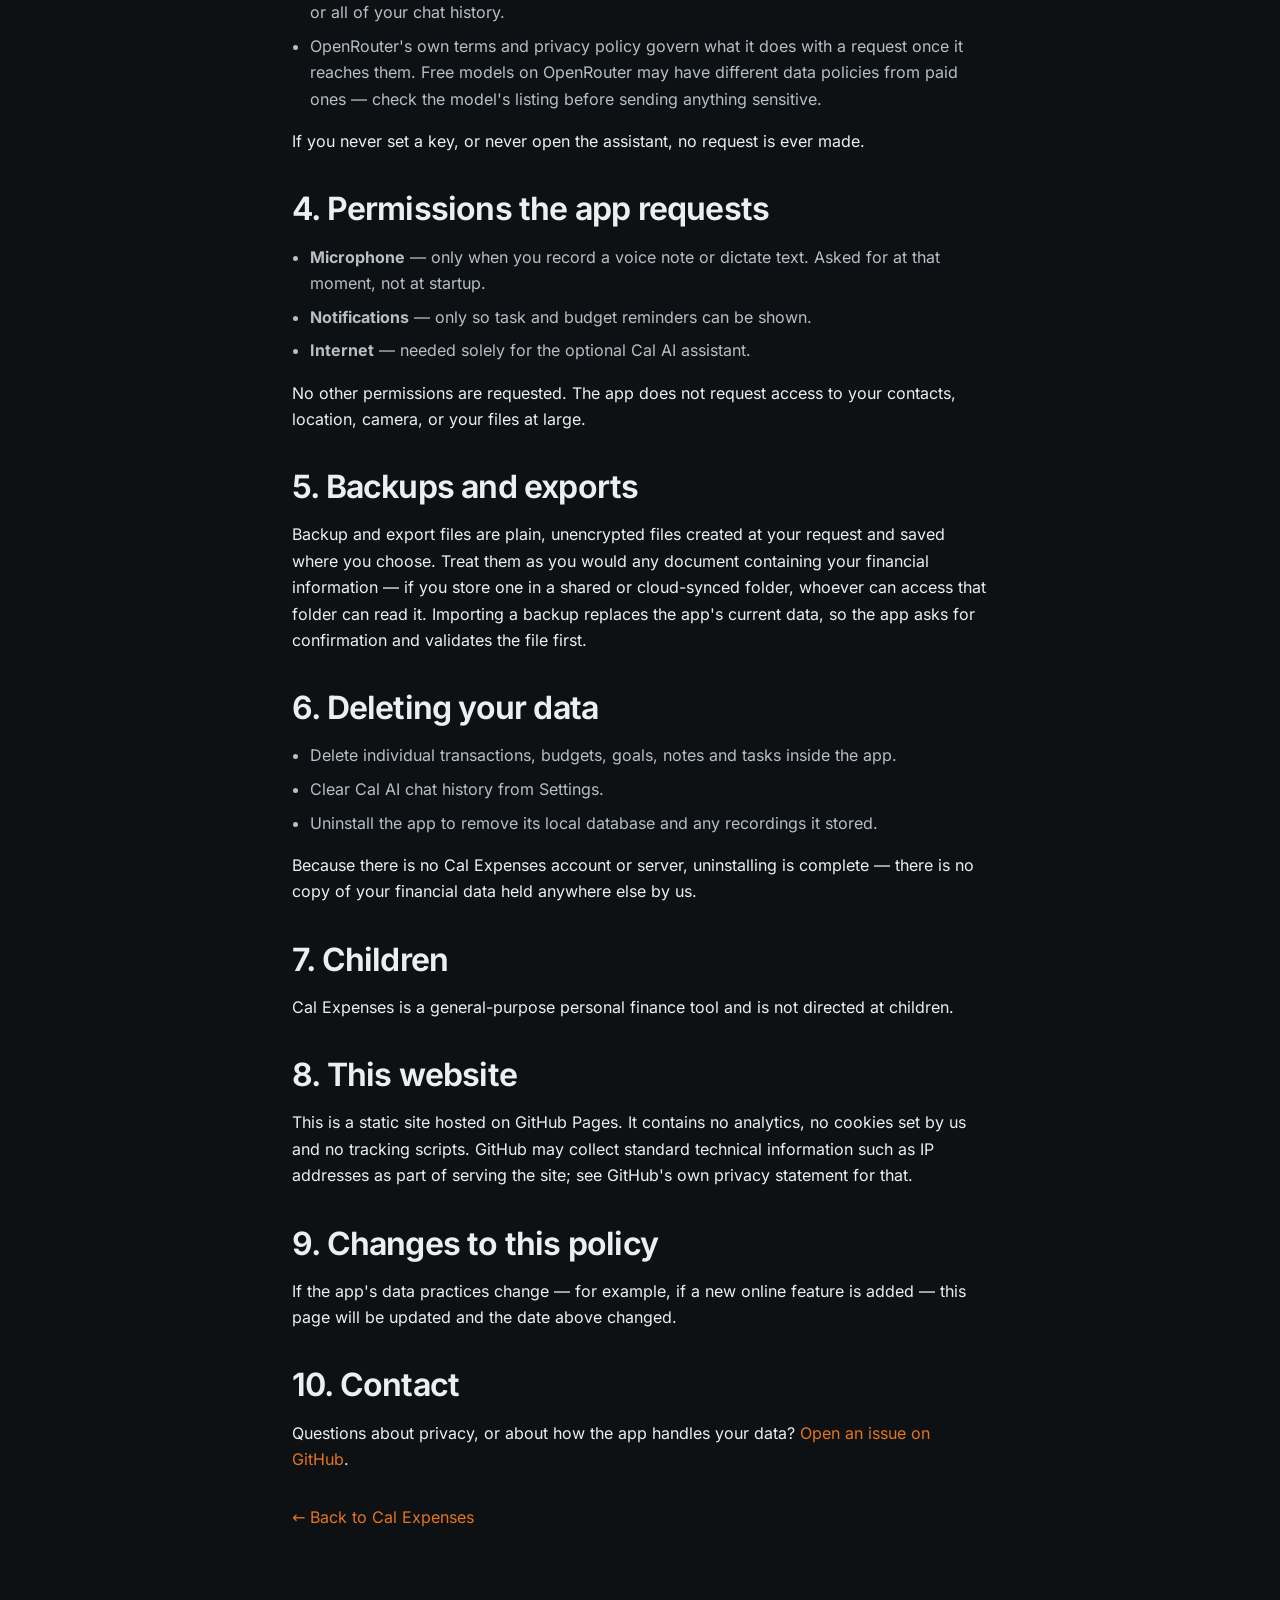
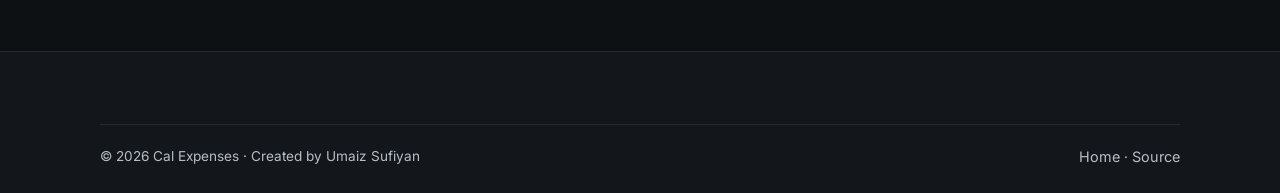
==== commit 8f98ccee: "Fix screenshot display; self-hosted Inter; refined palette Screenshots: - Gallery images now render " ====
--- a/privacy.html
+++ b/privacy.html
@@ -1,6 +1,7 @@
 <!DOCTYPE html>
 <html lang="en">
 <head>
+<script>document.documentElement.className += ' js';</script>
 <meta charset="utf-8">
 <meta name="viewport" content="width=device-width, initial-scale=1">
 
@@ -13,7 +14,7 @@
 
 <link rel="canonical" href="https://sufiyan-sabeel.github.io/Cal-Expenses-Website/privacy.html">
 <link rel="icon" type="image/svg+xml" href="./assets/img/favicon.svg">
-<link rel="stylesheet" href="./assets/css/styles.css">
+<link rel="stylesheet" href="./assets/css/styles.css?v=4">
 </head>
 <body>
 
@@ -169,7 +170,7 @@
   </div>
 </footer>
 
-<script src="./assets/js/config.js"></script>
-<script src="./assets/js/main.js"></script>
+<script src="./assets/js/config.js?v=4"></script>
+<script src="./assets/js/main.js?v=4"></script>
 </body>
 </html>
--- a/assets/css/styles.css
+++ b/assets/css/styles.css
@@ -3,32 +3,43 @@
    Dark fintech-inspired theme. Mobile-first. No external dependencies.
    ==========================================================================*/
 
+/* Self-hosted Inter (variable). One 48 KB file, no external request, and the
+   whole site stays offline-capable. */
+@font-face {
+  font-family: "Inter";
+  font-style: normal;
+  font-weight: 100 900;
+  font-display: swap;
+  src: url("../fonts/inter-var.woff2") format("woff2");
+}
+
 :root {
-  /* Graphite base */
-  --bg:            #101215;
-  --bg-soft:       #15181C;
-  --surface:       #1A1E23;
-  --surface-2:     #22272D;
-  --border:        #2C333A;
-  --border-soft:   #232931;
-
-  --text:          #E9EDF0;
-  --text-dim:      #BAC3CA;
-  --muted:         #8E979F;
-
-  /* Professional palette: orange primary, blue and green supporting.
-     Deliberately not neon. */
-  --accent:        #E8722B;   /* orange - primary */
-  --accent-2:      #3B82F6;   /* blue   - secondary */
-  --green:         #2E9E63;   /* green  - tertiary */
-  --accent-ink:    #1F1206;   /* text on orange */
-  --accent-wash:   rgba(232, 114, 43, 0.14);
-  --accent-line:   rgba(232, 114, 43, 0.38);
-  --blue-wash:     rgba(59, 130, 246, 0.14);
-  --blue-line:     rgba(59, 130, 246, 0.36);
-
-  --ok:            #2E9E63;
-  --warn:          #E8722B;
+  /* Refined graphite base - slightly cooler and softer than pure black */
+  --bg:            #0E1114;
+  --bg-soft:       #13171B;
+  --surface:       #171C21;
+  --surface-2:     #1E242A;
+  --border:        #2A323A;
+  --border-soft:   #212930;
+
+  --text:          #ECEFF2;
+  --text-dim:      #B6BEC6;
+  --muted:         #8B949D;
+
+  /* Professional palette: burnt orange primary, corporate blue and a deep
+     green. Muted, not neon. */
+  --accent:        #E4741F;   /* orange - primary */
+  --accent-2:      #4A86E8;   /* blue   - secondary */
+  --green:         #2F9B67;   /* green  - tertiary */
+  --accent-ink:    #1E1103;   /* text on orange */
+  --accent-wash:   rgba(228, 116, 31, 0.13);
+  --accent-line:   rgba(228, 116, 31, 0.36);
+  --blue-wash:     rgba(74, 134, 232, 0.13);
+  --blue-line:     rgba(74, 134, 232, 0.34);
+  --blue-ink:      #6DA3F5;   /* brighter blue for icons on dark cards */
+
+  --ok:            #2F9B67;
+  --warn:          #E4741F;
 
   --radius-sm: 10px;
   --radius:    16px;
@@ -40,7 +51,7 @@
   --maxw: 1120px;
   --pad: 20px;
 
-  --font: ui-sans-serif, system-ui, -apple-system, "Segoe UI", Roboto,
+  --font: "Inter", ui-sans-serif, system-ui, -apple-system, "Segoe UI", Roboto,
           "Helvetica Neue", Arial, "Noto Sans", sans-serif;
   --mono: ui-monospace, SFMono-Regular, "SF Mono", Menlo, Consolas, monospace;
 }
@@ -64,10 +75,10 @@
 a { color: var(--accent); text-decoration: none; }
 a:hover { text-decoration: underline; }
 
-h1, h2, h3, h4 { line-height: 1.2; margin: 0 0 .5em; letter-spacing: -0.02em; }
-h1 { font-size: clamp(2rem, 6vw, 3.25rem); font-weight: 800; }
-h2 { font-size: clamp(1.5rem, 4vw, 2.1rem); font-weight: 750; }
-h3 { font-size: 1.0625rem; font-weight: 650; }
+h1, h2, h3, h4 { margin: 0 0 .5em; text-wrap: balance; }
+h1 { font-size: clamp(2.15rem, 5.2vw, 3.35rem); font-weight: 700; letter-spacing: -0.035em; line-height: 1.07; }
+h2 { font-size: clamp(1.5rem, 3.5vw, 2rem); font-weight: 650; letter-spacing: -0.025em; line-height: 1.16; }
+h3 { font-size: 1.0625rem; font-weight: 600; letter-spacing: -0.012em; line-height: 1.32; }
 p  { margin: 0 0 1rem; }
 
 :focus-visible {
@@ -87,7 +98,7 @@
 
 .eyebrow {
   display: inline-block;
-  font-size: .78rem; font-weight: 650; letter-spacing: .12em; text-transform: uppercase;
+  font-size: .73rem; font-weight: 600; letter-spacing: .16em; text-transform: uppercase;
   color: var(--accent);
 }
 
@@ -114,7 +125,7 @@
 
 .btn-ghost {
   background: transparent; color: var(--text);
-  border-color: var(--border);
+  border-color: #3A444D;
 }
 .btn-ghost:hover { border-color: var(--accent-line); background: var(--accent-wash); }
 
@@ -209,7 +220,7 @@
   border: 1px solid var(--border-soft);
 }
 .device-screen {
-  aspect-ratio: 9 / 19.5;
+  aspect-ratio: 720 / 1608;   /* matches the real screenshots exactly - no crop */
   border-radius: 26px; overflow: hidden;
   background: var(--bg-soft);
   border: 1px solid var(--border-soft);
@@ -237,9 +248,9 @@
 
 /* -------------------------------------------------------------- sections */
 .section { padding: clamp(2.75rem, 7vw, 4.5rem) 0; }
-.section-head { max-width: 44rem; margin-bottom: 1.9rem; }
+.section-head { max-width: 40rem; margin-bottom: 1.6rem; }
 .section-head.center { margin-inline: auto; }
-.section-head p { color: var(--text-dim); margin-bottom: 0; }
+.section-head p { color: var(--text-dim); margin-bottom: 0; font-size: 1rem; line-height: 1.65; }
 
 .divider { height: 1px; background: var(--border-soft); border: 0; margin: 0; }
 
@@ -259,14 +270,14 @@
   transition: border-color .18s ease, transform .18s ease, background-color .18s ease;
 }
 .card:hover { border-color: var(--border); transform: translateY(-2px); }
-.card p { color: var(--muted); font-size: .92rem; margin: 0; }
+.card p { color: var(--text-dim); font-size: .93rem; line-height: 1.62; margin: 0; }
 .card h3 { margin-bottom: .4rem; }
 
 .card-icon {
   width: 44px; height: 44px; border-radius: 12px;
   display: grid; place-items: center; margin-bottom: 1rem; flex: none;
   background: var(--blue-wash); border: 1px solid var(--blue-line);
-  color: var(--accent-2);
+  color: var(--blue-ink);
 }
 .card-icon svg { width: 22px; height: 22px; }
 
@@ -289,7 +300,7 @@
   background: var(--surface); border: 1px solid var(--border-soft);
   border-radius: var(--radius); overflow: hidden;
 }
-.shot img { width: 100%; aspect-ratio: 9/19.5; object-fit: cover; }
+.shot img { width: 100%; height: auto; display: block; }
 .shot figcaption { padding: .8rem 1rem; font-size: .85rem; color: var(--muted); }
 .shot figcaption strong { color: var(--text-dim); font-weight: 600; }
 
@@ -424,3 +435,161 @@
 .mt-0 { margin-top: 0; }
 .mb-0 { margin-bottom: 0; }
 .nowrap { white-space: nowrap; }
+
+/* ============================================================================
+   Motion, touch feedback and the interactive demo
+   Everything here is subtle and is fully disabled under prefers-reduced-motion.
+   ==========================================================================*/
+
+/* scroll progress bar */
+.scroll-progress {
+  position: fixed; top: 0; left: 0; height: 3px; width: 0;
+  background: linear-gradient(90deg, var(--accent), var(--accent-2));
+  z-index: 100; transition: width .08s linear;
+}
+
+/* sticky nav picks up weight once you scroll */
+.nav { transition: border-color .25s ease, box-shadow .25s ease; }
+.nav.scrolled { border-bottom-color: var(--border); box-shadow: 0 10px 30px -24px rgba(0,0,0,.95); }
+
+/* scroll reveal - the hidden state only applies when JS is confirmed running
+   (html.js), so a script failure can never leave content invisible. */
+html.js .reveal {
+  opacity: 0;
+  transform: translateY(18px);
+  transition: opacity .6s ease, transform .6s cubic-bezier(.2,.7,.3,1);
+}
+html.js .reveal.in { opacity: 1; transform: none; }
+
+/* touch / press feedback */
+.btn:active { transform: translateY(0) scale(.97); }
+.nav-links a:active { background: var(--surface-2); }
+
+/* gentle pointer tilt on desktop pointers only */
+@media (hover: hover) and (pointer: fine) {
+  .card { will-change: transform; }
+  .card.tilt { transition: transform .3s cubic-bezier(.2,.7,.3,1), border-color .18s ease; }
+}
+
+/* ------------------------------------------------------------ demo section */
+.demo-grid { display: grid; gap: 2.25rem; }
+@media (min-width: 900px) {
+  .demo-grid { grid-template-columns: .85fr 1.15fr; align-items: start; gap: 3rem; }
+}
+
+.demo-phone .device { width: min(268px, 74vw); margin-inline: auto; }
+.demo-phone .device-screen { padding: 0; position: relative; }
+.demo-phone .device-screen img {
+  width: 100%; height: 100%; object-fit: cover; display: block;
+  animation: fadeIn .35s ease;
+}
+@keyframes fadeIn { from { opacity: 0; } to { opacity: 1; } }
+
+.demo-controls {
+  display: flex; align-items: center; justify-content: center;
+  gap: 1rem; margin-top: 1.1rem;
+}
+.demo-controls > button {
+  width: 40px; height: 40px; border-radius: 999px;
+  border: 1px solid var(--border); background: var(--surface); color: var(--text);
+  font-size: 1.15rem; line-height: 1; cursor: pointer;
+  transition: background-color .18s ease, border-color .18s ease, transform .12s ease;
+}
+.demo-controls > button:hover { border-color: var(--accent-line); background: var(--accent-wash); }
+.demo-controls > button:active { transform: scale(.93); }
+
+.demo-dots { display: flex; gap: .5rem; align-items: center; }
+.demo-dots button {
+  width: 9px; height: 9px; padding: 0; border: 0; border-radius: 999px;
+  background: var(--border); cursor: pointer; transition: width .25s ease, background-color .25s ease;
+}
+.demo-dots button[aria-selected="true"] { background: var(--accent); width: 24px; }
+
+.demo-caption {
+  text-align: center; color: var(--text-dim); font-size: .9rem;
+  margin: .75rem 0 0; min-height: 1.4em;
+}
+
+.demo-calc {
+  position: relative;
+  background: var(--surface); border: 1px solid var(--border-soft);
+  border-radius: var(--radius); padding: 1.6rem;
+}
+.demo-calc h3 { margin-bottom: .35rem; }
+.demo-calc .hint { color: var(--muted); font-size: .88rem; margin-bottom: 1rem; }
+
+.demo-cats { display: flex; flex-wrap: wrap; gap: .5rem; margin-bottom: 1.1rem; }
+.demo-cat {
+  padding: .45rem .95rem; border-radius: 999px;
+  border: 1px solid var(--border); background: var(--surface-2);
+  color: var(--text-dim); font-size: .85rem; font-weight: 550; cursor: pointer;
+  transition: background-color .18s ease, border-color .18s ease, color .18s ease, transform .12s ease;
+}
+.demo-cat:active { transform: scale(.96); }
+.demo-cat[aria-pressed="true"] {
+  background: var(--accent-wash); border-color: var(--accent-line); color: var(--accent);
+}
+
+.demo-amount {
+  display: grid; grid-template-columns: auto 1fr auto; gap: .85rem;
+  align-items: center; margin-bottom: 1.1rem;
+}
+.demo-amount label { font-size: .85rem; color: var(--muted); }
+.demo-amount input[type="range"] { width: 100%; accent-color: var(--accent); cursor: pointer; }
+.demo-amount output {
+  font-weight: 700; font-variant-numeric: tabular-nums; min-width: 4.5rem; text-align: right;
+}
+
+.demo-actions { display: flex; align-items: center; gap: .75rem; flex-wrap: wrap; }
+.demo-reset {
+  background: none; border: 0; color: var(--text-dim); font-size: .85rem;
+  cursor: pointer; text-decoration: underline; padding: .4rem .2rem;
+}
+.demo-reset:hover { color: var(--text-dim); }
+
+.demo-total {
+  display: flex; justify-content: space-between; align-items: baseline;
+  margin-top: 1.4rem; padding-top: 1rem; border-top: 1px solid var(--border-soft);
+}
+.demo-total span { color: var(--muted); font-size: .88rem; }
+.demo-total strong {
+  font-size: 1.6rem; color: var(--accent);
+  font-variant-numeric: tabular-nums; letter-spacing: -.02em;
+}
+
+.demo-bars { display: flex; align-items: flex-end; gap: .6rem; height: 96px; margin-top: 1.1rem; }
+.demo-bars .bar { flex: 1; height: 100%; display: flex; flex-direction: column; justify-content: flex-end; align-items: center; gap: .4rem; }
+.demo-bars .bar i {
+  display: block; width: 100%; height: 4%; min-height: 4px;
+  border-radius: 6px 6px 0 0; background: var(--accent-2);
+  transition: height .5s cubic-bezier(.2,.7,.3,1);
+}
+.demo-bars .bar:nth-child(1) i { background: var(--accent); }
+.demo-bars .bar:nth-child(3) i { background: var(--green); }
+.demo-bars .bar span {
+  font-size: .62rem; color: var(--muted);
+  line-height: 1.15; text-align: center; word-break: break-word;
+}
+
+.demo-note { font-size: .78rem; color: var(--muted); line-height: 1.6; margin: 1rem 0 0; }
+
+/* the little "+₹300" that floats up when you add an expense */
+.demo-fly {
+  position: absolute; right: 1.6rem; top: 5.2rem;
+  pointer-events: none; font-weight: 700; color: var(--green); font-size: .95rem;
+  animation: fly .9s ease forwards;
+}
+@keyframes fly {
+  0%   { opacity: 0; transform: translateY(6px) scale(.92); }
+  25%  { opacity: 1; }
+  100% { opacity: 0; transform: translateY(-44px) scale(1.06); }
+}
+
+/* --------------------------------------------------- reduced motion (last) */
+@media (prefers-reduced-motion: reduce) {
+  .reveal { opacity: 1 !important; transform: none !important; transition: none !important; }
+  .scroll-progress { display: none !important; }
+  .demo-fly { display: none !important; }
+  .demo-bars .bar i { transition: none !important; }
+  .demo-phone .device-screen img { animation: none !important; }
+}
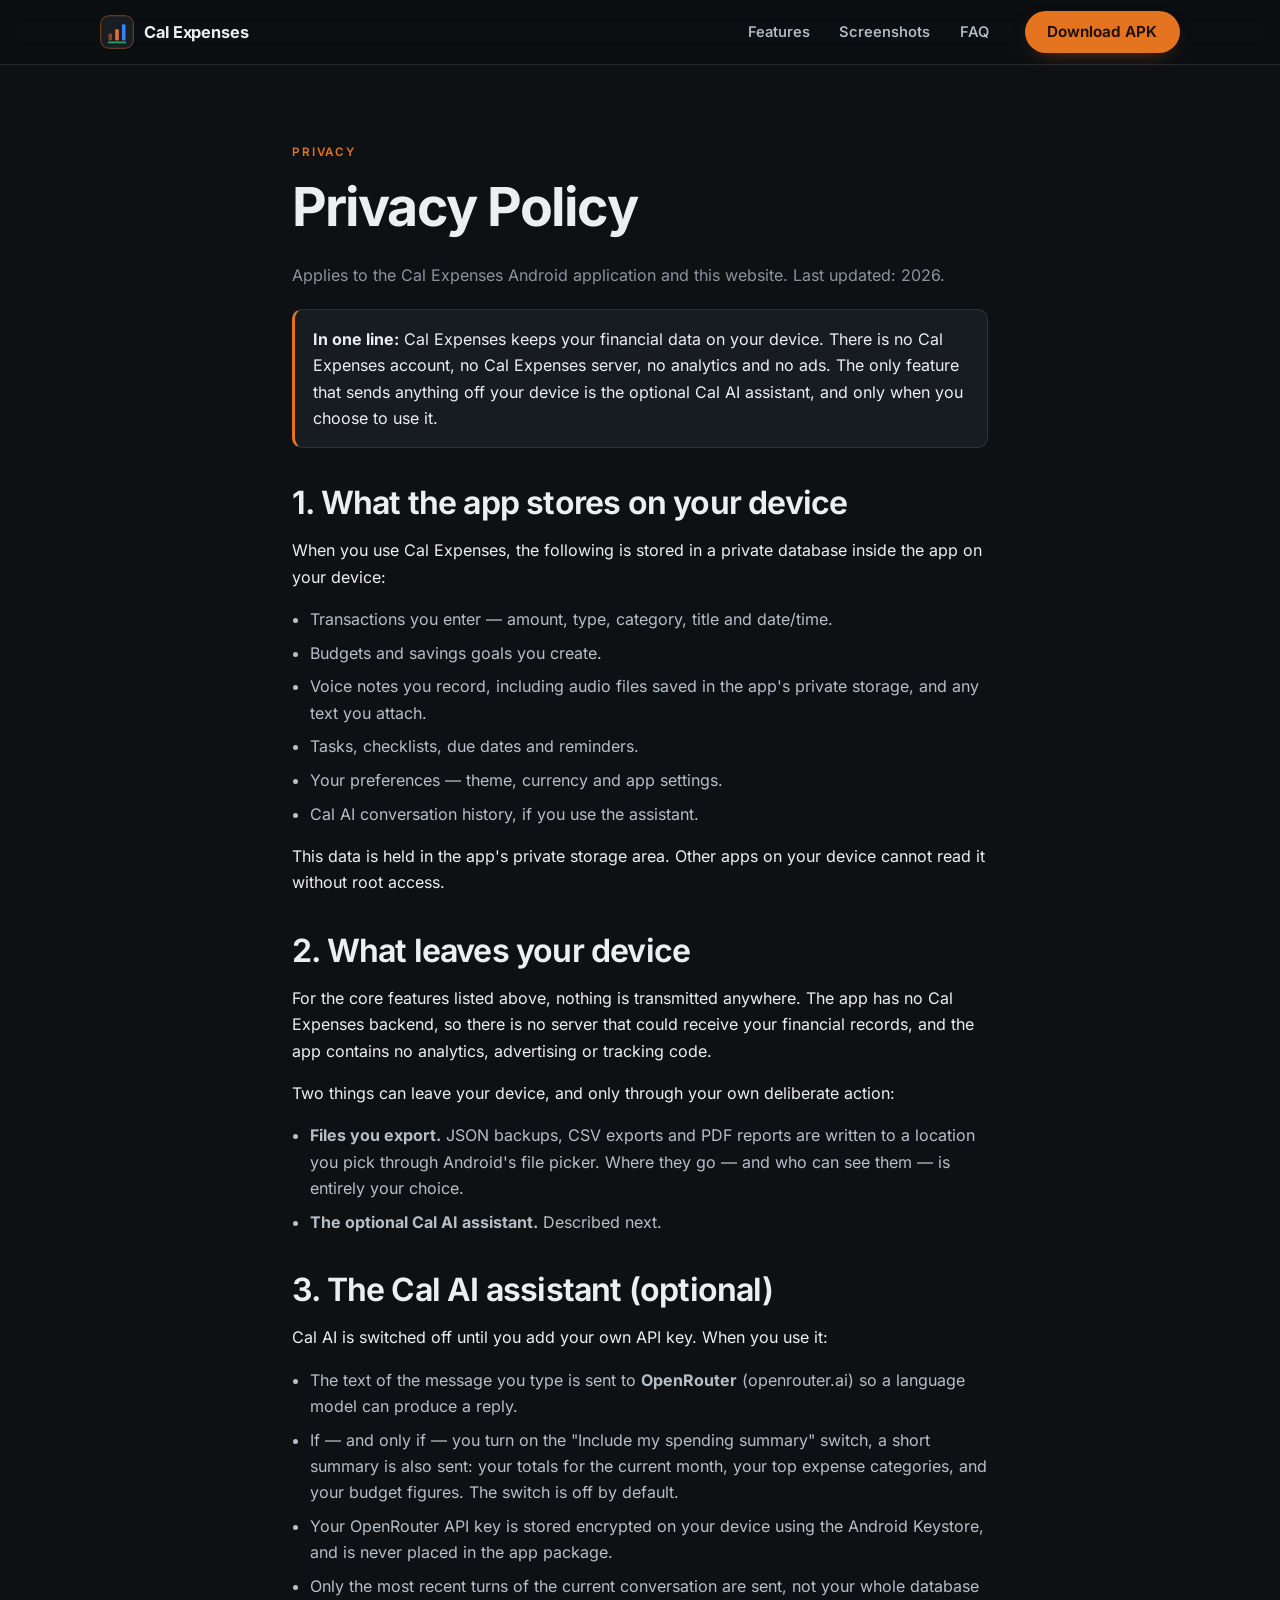
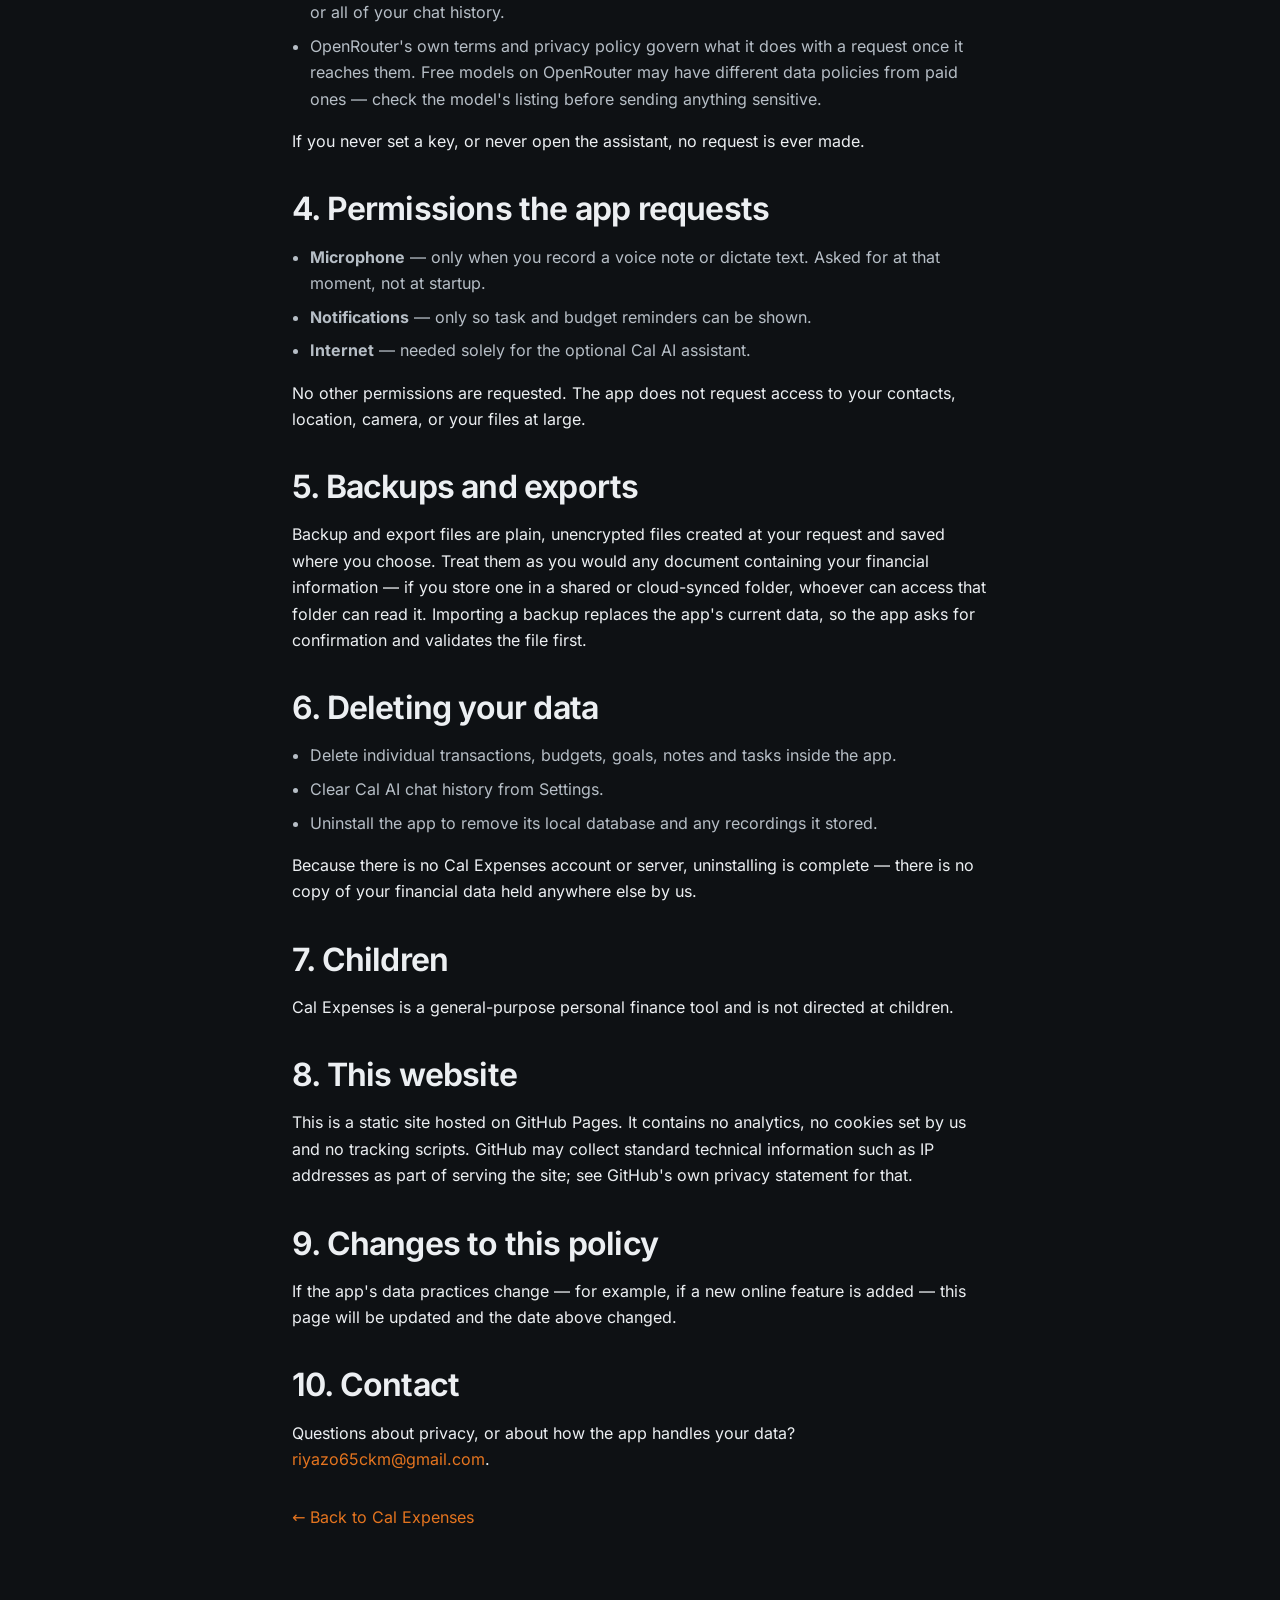
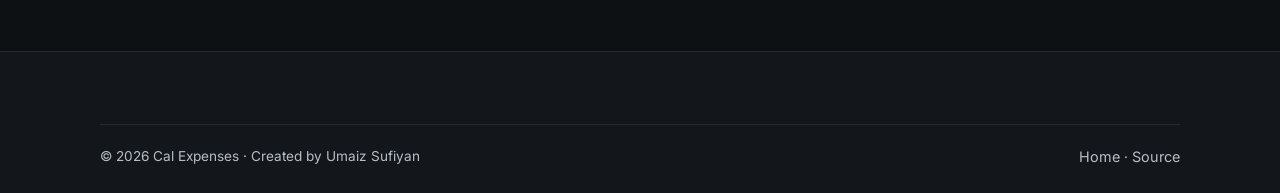
==== commit c193e5fc: "Add 3D scroll effect and creator details 3D scroll: - Sections rise out of the page and straighten a" ====
--- a/privacy.html
+++ b/privacy.html
@@ -14,7 +14,7 @@
 
 <link rel="canonical" href="https://sufiyan-sabeel.github.io/Cal-Expenses-Website/privacy.html">
 <link rel="icon" type="image/svg+xml" href="./assets/img/favicon.svg">
-<link rel="stylesheet" href="./assets/css/styles.css?v=4">
+<link rel="stylesheet" href="./assets/css/styles.css?v=5">
 </head>
 <body>
 
@@ -170,7 +170,7 @@
   </div>
 </footer>
 
-<script src="./assets/js/config.js?v=4"></script>
-<script src="./assets/js/main.js?v=4"></script>
+<script src="./assets/js/config.js?v=5"></script>
+<script src="./assets/js/main.js?v=5"></script>
 </body>
 </html>
--- a/assets/css/styles.css
+++ b/assets/css/styles.css
@@ -593,3 +593,57 @@
   .demo-bars .bar i { transition: none !important; }
   .demo-phone .device-screen img { animation: none !important; }
 }
+
+/* ============================================================================
+   3D scroll effect
+   ----------------------------------------------------------------------------
+   Sections rise out of the page and straighten as they scroll into view, the
+   hero device drifts with the scroll and tilts toward the pointer, and gallery
+   cards angle gently toward the centre. All of it is applied from JavaScript as
+   inline transforms, so if scripting fails everything simply renders flat and
+   fully visible. Disabled entirely under prefers-reduced-motion.
+   ==========================================================================*/
+[data-3d] {
+  transform-style: preserve-3d;
+  backface-visibility: hidden;
+}
+
+.hero .device { transform-style: preserve-3d; }
+
+/* gallery cards lean toward the viewport centre for a little depth */
+.gallery { transform-style: preserve-3d; }
+.shot { transform-style: preserve-3d; }
+
+/* ---------------------------------------------------------- creator card */
+.creator {
+  display: flex; gap: 1.25rem; align-items: flex-start;
+  background: var(--surface); border: 1px solid var(--border-soft);
+  border-radius: var(--radius); padding: 1.6rem; margin-top: 1.25rem;
+}
+.creator-avatar {
+  width: 62px; height: 62px; border-radius: 18px; flex: none;
+  display: grid; place-items: center;
+  background: var(--accent-wash); border: 1px solid var(--accent-line);
+  color: var(--accent); font-weight: 700; font-size: 1.25rem; letter-spacing: -0.02em;
+}
+.creator-body { min-width: 0; }
+.creator h3 { margin: 0 0 .15rem; }
+.creator .role { color: var(--accent); font-size: .84rem; font-weight: 600; margin-bottom: .55rem; }
+.creator p { color: var(--text-dim); font-size: .92rem; margin: 0 0 .8rem; }
+.creator-links { list-style: none; margin: 0; padding: 0; display: flex; flex-wrap: wrap; gap: .45rem .95rem; }
+.creator-links a {
+  font-size: .87rem; color: var(--text-dim);
+  display: inline-flex; align-items: center; gap: .35rem;
+}
+.creator-links a:hover { color: var(--accent); text-decoration: none; }
+.creator-links svg { width: 15px; height: 15px; color: var(--muted); flex: none; }
+.creator-links a:hover svg { color: var(--accent); }
+
+@media (max-width: 520px) {
+  .creator { flex-direction: column; gap: 1rem; }
+}
+
+/* reduced motion: no 3D at all */
+@media (prefers-reduced-motion: reduce) {
+  [data-3d], .hero .device, .shot { transform: none !important; opacity: 1 !important; }
+}
